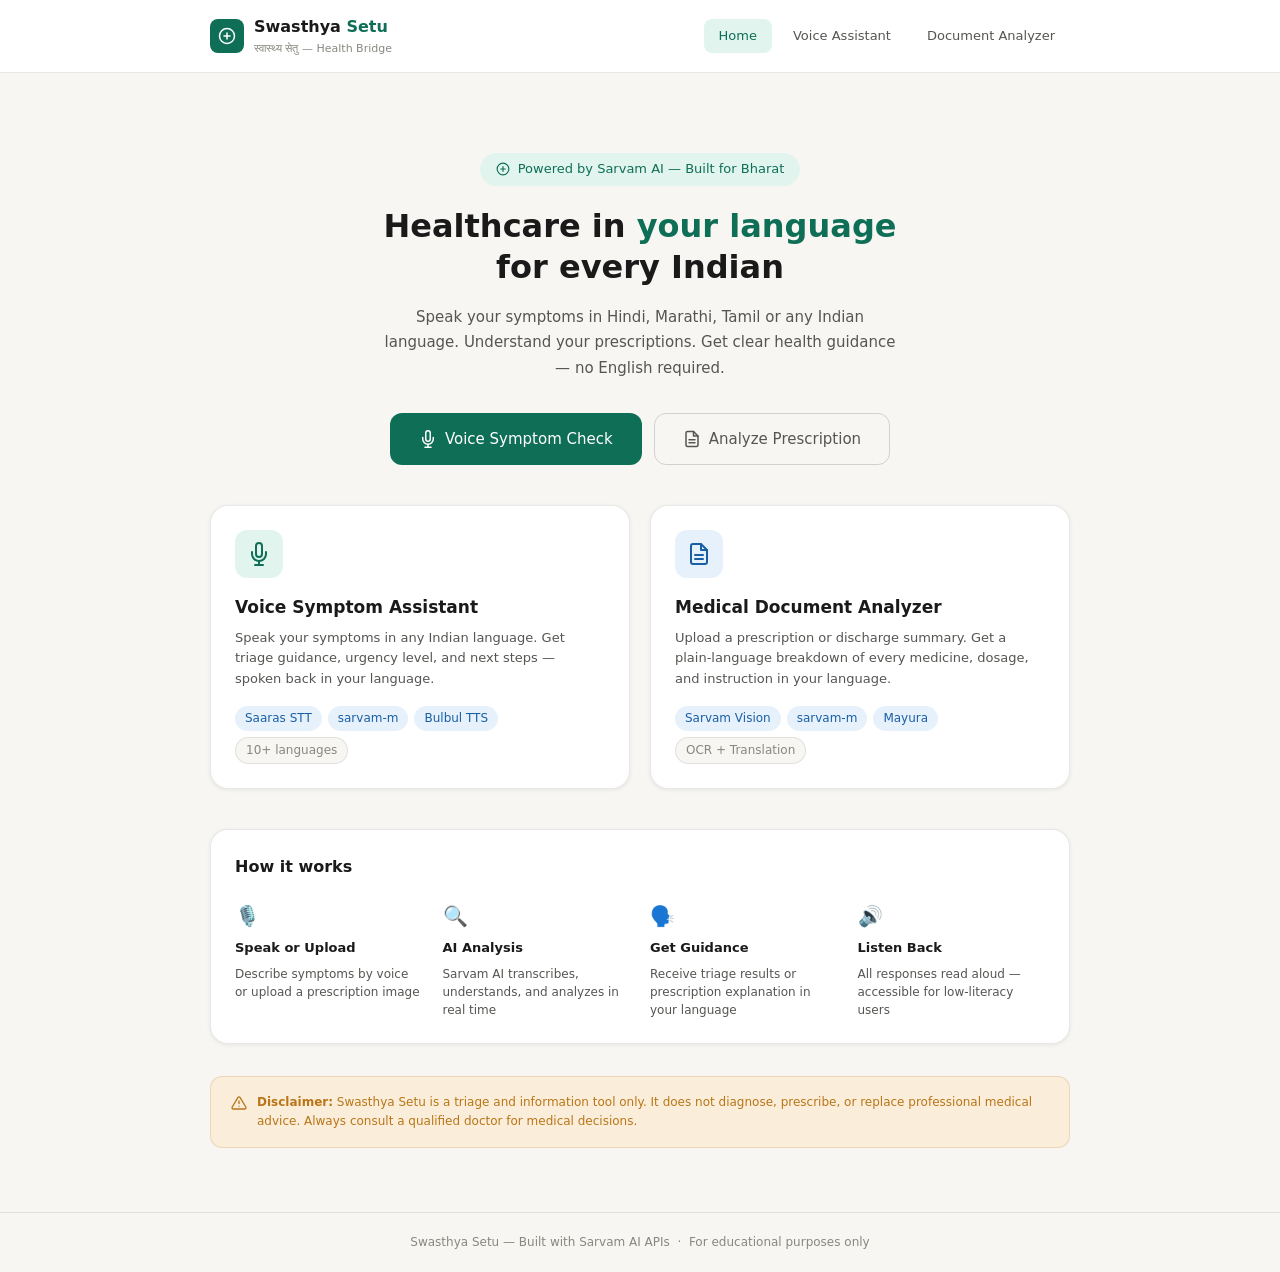
==== frontend/index.html @ db6375dd "Initial commit: Swasthya Setu — Multilingual Medical AI Assistant" ====
<!DOCTYPE html>
<html lang="en">
<head>
  <meta charset="UTF-8" />
  <meta name="viewport" content="width=device-width, initial-scale=1.0"/>
  <title>Swasthya Setu — स्वास्थ्य सेतु</title>
  <link rel="stylesheet" href="assets/css/style.css"/>
</head>
<body class="page-wrap">

  <!-- Navbar -->
  <nav class="navbar">
    <div class="container">
      <div class="nav-brand">
        <div class="nav-logo">
          <svg viewBox="0 0 24 24"><path d="M12 2a10 10 0 1 0 0 20A10 10 0 0 0 12 2z"/><path d="M12 8v8M8 12h8"/></svg>
        </div>
        <div>
          <div class="nav-title">Swasthya <span>Setu</span></div>
          <div class="nav-sub">स्वास्थ्य सेतु — Health Bridge</div>
        </div>
      </div>
      <div class="nav-links">
        <a href="index.html" class="nav-link active">Home</a>
        <a href="pages/voice.html" class="nav-link">Voice Assistant</a>
        <a href="pages/document.html" class="nav-link">Document Analyzer</a>
      </div>
    </div>
  </nav>

  <main>
    <div class="container">

      <!-- Hero -->
      <div style="text-align:center; padding: 3rem 0 2.5rem;">
        <div style="display:inline-flex; align-items:center; gap:8px; background:var(--primary-pale); color:var(--primary); font-size:13px; font-weight:500; padding:6px 16px; border-radius:99px; margin-bottom:1.25rem;">
          <svg width="14" height="14" viewBox="0 0 24 24" fill="none" stroke="currentColor" stroke-width="2" stroke-linecap="round" stroke-linejoin="round"><path d="M12 2a10 10 0 1 0 0 20A10 10 0 0 0 12 2z"/><path d="M12 8v8M8 12h8"/></svg>
          Powered by Sarvam AI — Built for Bharat
        </div>
        <h1 style="font-size:2rem; font-weight:700; color:var(--text-primary); line-height:1.3; margin-bottom:1rem;">
          Healthcare in <span style="color:var(--primary);">your language</span><br/>for every Indian
        </h1>
        <p style="font-size:15px; color:var(--text-secondary); max-width:520px; margin:0 auto 2rem; line-height:1.7;">
          Speak your symptoms in Hindi, Marathi, Tamil or any Indian language. Understand your prescriptions. Get clear health guidance — no English required.
        </p>
        <div style="display:flex; gap:12px; justify-content:center; flex-wrap:wrap;">
          <a href="pages/voice.html" class="btn btn-primary btn-lg">
            <svg width="18" height="18" viewBox="0 0 24 24" fill="none" stroke="currentColor" stroke-width="2" stroke-linecap="round" stroke-linejoin="round"><path d="M12 1a3 3 0 0 0-3 3v8a3 3 0 0 0 6 0V4a3 3 0 0 0-3-3z"/><path d="M19 10v2a7 7 0 0 1-14 0v-2"/><line x1="12" y1="19" x2="12" y2="23"/><line x1="8" y1="23" x2="16" y2="23"/></svg>
            Voice Symptom Check
          </a>
          <a href="pages/document.html" class="btn btn-outline btn-lg">
            <svg width="18" height="18" viewBox="0 0 24 24" fill="none" stroke="currentColor" stroke-width="2" stroke-linecap="round" stroke-linejoin="round"><path d="M14 2H6a2 2 0 0 0-2 2v16a2 2 0 0 0 2 2h12a2 2 0 0 0 2-2V8z"/><polyline points="14 2 14 8 20 8"/><line x1="16" y1="13" x2="8" y2="13"/><line x1="16" y1="17" x2="8" y2="17"/></svg>
            Analyze Prescription
          </a>
        </div>
      </div>

      <!-- Mode Cards -->
      <div class="two-col" style="margin-bottom:2.5rem;">

        <a href="pages/voice.html" class="card" style="cursor:pointer; transition:box-shadow 0.2s, transform 0.2s; display:block;" onmouseover="this.style.boxShadow='0 8px 24px rgba(0,0,0,0.12)';this.style.transform='translateY(-2px)'" onmouseout="this.style.boxShadow='';this.style.transform=''">
          <div style="width:48px; height:48px; background:var(--primary-pale); border-radius:var(--radius-md); display:flex; align-items:center; justify-content:center; margin-bottom:1rem;">
            <svg width="24" height="24" viewBox="0 0 24 24" fill="none" stroke="var(--primary)" stroke-width="2" stroke-linecap="round" stroke-linejoin="round"><path d="M12 1a3 3 0 0 0-3 3v8a3 3 0 0 0 6 0V4a3 3 0 0 0-3-3z"/><path d="M19 10v2a7 7 0 0 1-14 0v-2"/><line x1="12" y1="19" x2="12" y2="23"/><line x1="8" y1="23" x2="16" y2="23"/></svg>
          </div>
          <h2 style="font-size:17px; font-weight:600; margin-bottom:6px;">Voice Symptom Assistant</h2>
          <p style="font-size:13px; color:var(--text-secondary); line-height:1.6; margin-bottom:1rem;">Speak your symptoms in any Indian language. Get triage guidance, urgency level, and next steps — spoken back in your language.</p>
          <div style="display:flex; flex-wrap:wrap; gap:6px;">
            <span class="badge badge-info">Saaras STT</span>
            <span class="badge badge-info">sarvam-m</span>
            <span class="badge badge-info">Bulbul TTS</span>
            <span class="badge badge-muted">10+ languages</span>
          </div>
        </a>

        <a href="pages/document.html" class="card" style="cursor:pointer; transition:box-shadow 0.2s, transform 0.2s; display:block;" onmouseover="this.style.boxShadow='0 8px 24px rgba(0,0,0,0.12)';this.style.transform='translateY(-2px)'" onmouseout="this.style.boxShadow='';this.style.transform=''">
          <div style="width:48px; height:48px; background:var(--accent-pale); border-radius:var(--radius-md); display:flex; align-items:center; justify-content:center; margin-bottom:1rem;">
            <svg width="24" height="24" viewBox="0 0 24 24" fill="none" stroke="var(--accent)" stroke-width="2" stroke-linecap="round" stroke-linejoin="round"><path d="M14 2H6a2 2 0 0 0-2 2v16a2 2 0 0 0 2 2h12a2 2 0 0 0 2-2V8z"/><polyline points="14 2 14 8 20 8"/><line x1="16" y1="13" x2="8" y2="13"/><line x1="16" y1="17" x2="8" y2="17"/></svg>
          </div>
          <h2 style="font-size:17px; font-weight:600; margin-bottom:6px;">Medical Document Analyzer</h2>
          <p style="font-size:13px; color:var(--text-secondary); line-height:1.6; margin-bottom:1rem;">Upload a prescription or discharge summary. Get a plain-language breakdown of every medicine, dosage, and instruction in your language.</p>
          <div style="display:flex; flex-wrap:wrap; gap:6px;">
            <span class="badge badge-info">Sarvam Vision</span>
            <span class="badge badge-info">sarvam-m</span>
            <span class="badge badge-info">Mayura</span>
            <span class="badge badge-muted">OCR + Translation</span>
          </div>
        </a>

      </div>

      <!-- How it works -->
      <div class="card" style="margin-bottom:2rem;">
        <h2 style="font-size:16px; font-weight:600; margin-bottom:1.25rem; color:var(--text-primary);">How it works</h2>
        <div style="display:grid; grid-template-columns:repeat(auto-fit, minmax(180px, 1fr)); gap:1.25rem;">
          <div style="display:flex; flex-direction:column; gap:6px;">
            <div style="font-size:1.25rem;">🎙️</div>
            <div style="font-size:13px; font-weight:600;">Speak or Upload</div>
            <div style="font-size:12px; color:var(--text-secondary); line-height:1.5;">Describe symptoms by voice or upload a prescription image</div>
          </div>
          <div style="display:flex; flex-direction:column; gap:6px;">
            <div style="font-size:1.25rem;">🔍</div>
            <div style="font-size:13px; font-weight:600;">AI Analysis</div>
            <div style="font-size:12px; color:var(--text-secondary); line-height:1.5;">Sarvam AI transcribes, understands, and analyzes in real time</div>
          </div>
          <div style="display:flex; flex-direction:column; gap:6px;">
            <div style="font-size:1.25rem;">🗣️</div>
            <div style="font-size:13px; font-weight:600;">Get Guidance</div>
            <div style="font-size:12px; color:var(--text-secondary); line-height:1.5;">Receive triage results or prescription explanation in your language</div>
          </div>
          <div style="display:flex; flex-direction:column; gap:6px;">
            <div style="font-size:1.25rem;">🔊</div>
            <div style="font-size:13px; font-weight:600;">Listen Back</div>
            <div style="font-size:12px; color:var(--text-secondary); line-height:1.5;">All responses read aloud — accessible for low-literacy users</div>
          </div>
        </div>
      </div>

      <!-- Disclaimer -->
      <div style="background:var(--warning-pale); border:1px solid rgba(186,117,23,0.2); border-radius:var(--radius-md); padding:1rem 1.25rem; display:flex; gap:10px; align-items:flex-start;">
        <svg width="16" height="16" viewBox="0 0 24 24" fill="none" stroke="var(--warning)" stroke-width="2" stroke-linecap="round" stroke-linejoin="round" style="flex-shrink:0;margin-top:2px;"><path d="M10.29 3.86L1.82 18a2 2 0 0 0 1.71 3h16.94a2 2 0 0 0 1.71-3L13.71 3.86a2 2 0 0 0-3.42 0z"/><line x1="12" y1="9" x2="12" y2="13"/><line x1="12" y1="17" x2="12.01" y2="17"/></svg>
        <p style="font-size:12px; color:var(--warning); line-height:1.6;"><strong>Disclaimer:</strong> Swasthya Setu is a triage and information tool only. It does not diagnose, prescribe, or replace professional medical advice. Always consult a qualified doctor for medical decisions.</p>
      </div>

    </div>
  </main>

  <footer class="footer">
    Swasthya Setu — Built with Sarvam AI APIs &nbsp;·&nbsp; For educational purposes only
  </footer>

</body>
</html>
---- frontend/assets/css/style.css ----
/* ─── Variables ───────────────────────────────────────────── */
:root {
  --primary: #0f6e56;
  --primary-light: #1d9e75;
  --primary-pale: #e1f5ee;
  --accent: #185fa5;
  --accent-pale: #e6f1fb;
  --danger: #c0392b;
  --danger-pale: #fdecea;
  --warning: #ba7517;
  --warning-pale: #faeeda;
  --success: #0f6e56;
  --success-pale: #e1f5ee;
  --text-primary: #1a1a1a;
  --text-secondary: #555552;
  --text-muted: #888780;
  --bg: #f7f6f2;
  --bg-card: #ffffff;
  --border: rgba(0,0,0,0.09);
  --border-md: rgba(0,0,0,0.15);
  --radius-sm: 8px;
  --radius-md: 12px;
  --radius-lg: 18px;
  --shadow-sm: 0 1px 4px rgba(0,0,0,0.07);
  --shadow-md: 0 4px 16px rgba(0,0,0,0.09);
  --font: 'Segoe UI', system-ui, -apple-system, sans-serif;
}

/* ─── Reset ───────────────────────────────────────────────── */
*, *::before, *::after { box-sizing: border-box; margin: 0; padding: 0; }
html { font-size: 16px; scroll-behavior: smooth; }
body {
  font-family: var(--font);
  background: var(--bg);
  color: var(--text-primary);
  line-height: 1.6;
  min-height: 100vh;
}
a { text-decoration: none; color: inherit; }
img { max-width: 100%; }

/* ─── Layout ──────────────────────────────────────────────── */
.container { max-width: 900px; margin: 0 auto; padding: 0 1.25rem; }
.page-wrap { min-height: 100vh; display: flex; flex-direction: column; }
main { flex: 1; padding: 2rem 0 4rem; }

/* ─── Navbar ──────────────────────────────────────────────── */
.navbar {
  background: var(--bg-card);
  border-bottom: 1px solid var(--border);
  padding: 0.9rem 0;
  position: sticky; top: 0; z-index: 100;
}
.navbar .container {
  display: flex; align-items: center; justify-content: space-between;
}
.nav-brand {
  display: flex; align-items: center; gap: 10px;
}
.nav-logo {
  width: 34px; height: 34px; background: var(--primary);
  border-radius: var(--radius-sm);
  display: flex; align-items: center; justify-content: center;
}
.nav-logo svg { width: 18px; height: 18px; stroke: #fff; fill: none; stroke-width: 2; stroke-linecap: round; stroke-linejoin: round; }
.nav-title { font-size: 16px; font-weight: 600; color: var(--text-primary); }
.nav-title span { color: var(--primary); }
.nav-sub { font-size: 11px; color: var(--text-muted); }
.nav-links { display: flex; gap: 6px; }
.nav-link {
  font-size: 13px; padding: 6px 14px;
  border-radius: var(--radius-sm);
  color: var(--text-secondary);
  border: 1px solid transparent;
  transition: all 0.2s;
}
.nav-link:hover { background: var(--bg); border-color: var(--border); }
.nav-link.active { background: var(--primary-pale); color: var(--primary); font-weight: 500; }

/* ─── Cards ───────────────────────────────────────────────── */
.card {
  background: var(--bg-card);
  border: 1px solid var(--border);
  border-radius: var(--radius-lg);
  padding: 1.5rem;
  box-shadow: var(--shadow-sm);
}
.card-sm { padding: 1rem 1.25rem; border-radius: var(--radius-md); }

/* ─── Buttons ─────────────────────────────────────────────── */
.btn {
  display: inline-flex; align-items: center; justify-content: center; gap: 8px;
  padding: 10px 20px; border-radius: var(--radius-sm);
  font-size: 14px; font-weight: 500; cursor: pointer;
  border: 1px solid transparent; transition: all 0.2s;
  font-family: var(--font);
}
.btn:disabled { opacity: 0.5; cursor: not-allowed; }
.btn-primary { background: var(--primary); color: #fff; }
.btn-primary:hover:not(:disabled) { background: var(--primary-light); }
.btn-accent { background: var(--accent); color: #fff; }
.btn-accent:hover:not(:disabled) { background: #1a6db8; }
.btn-outline {
  background: transparent; color: var(--text-secondary);
  border-color: var(--border-md);
}
.btn-outline:hover:not(:disabled) { background: var(--bg); }
.btn-danger { background: var(--danger); color: #fff; }
.btn-lg { padding: 13px 28px; font-size: 15px; border-radius: var(--radius-md); }
.btn-full { width: 100%; }
.btn-icon { width: 40px; height: 40px; padding: 0; border-radius: 50%; }

/* ─── Mic Button ──────────────────────────────────────────── */
.mic-btn {
  width: 80px; height: 80px; border-radius: 50%;
  background: var(--primary); color: #fff;
  border: none; cursor: pointer;
  display: flex; align-items: center; justify-content: center;
  transition: all 0.2s; box-shadow: var(--shadow-md);
  font-family: var(--font);
}
.mic-btn:hover { background: var(--primary-light); transform: scale(1.05); }
.mic-btn.recording {
  background: var(--danger);
  animation: pulse 1.2s ease-in-out infinite;
}
.mic-btn svg { width: 28px; height: 28px; stroke: #fff; fill: none; stroke-width: 2; stroke-linecap: round; stroke-linejoin: round; }
@keyframes pulse {
  0%, 100% { box-shadow: 0 0 0 0 rgba(192,57,43,0.4); }
  50% { box-shadow: 0 0 0 14px rgba(192,57,43,0); }
}

/* ─── Badges ──────────────────────────────────────────────── */
.badge {
  display: inline-flex; align-items: center; gap: 4px;
  padding: 3px 10px; border-radius: 99px;
  font-size: 12px; font-weight: 500;
}
.badge-low { background: var(--success-pale); color: var(--success); }
.badge-medium { background: var(--warning-pale); color: var(--warning); }
.badge-high { background: var(--danger-pale); color: var(--danger); }
.badge-info { background: var(--accent-pale); color: var(--accent); }
.badge-muted { background: var(--bg); color: var(--text-muted); border: 1px solid var(--border); }

/* ─── Form Elements ───────────────────────────────────────── */
.form-group { display: flex; flex-direction: column; gap: 6px; }
label { font-size: 13px; font-weight: 500; color: var(--text-secondary); }
select, input[type="text"] {
  padding: 9px 12px; border-radius: var(--radius-sm);
  border: 1px solid var(--border-md);
  font-size: 14px; font-family: var(--font);
  background: var(--bg-card); color: var(--text-primary);
  outline: none; transition: border-color 0.2s;
}
select:focus, input[type="text"]:focus { border-color: var(--primary); }

/* ─── Upload Zone ─────────────────────────────────────────── */
.upload-zone {
  border: 2px dashed var(--border-md);
  border-radius: var(--radius-md);
  padding: 2.5rem 1.5rem;
  text-align: center;
  cursor: pointer;
  transition: all 0.2s;
  background: var(--bg);
}
.upload-zone:hover, .upload-zone.dragover {
  border-color: var(--primary);
  background: var(--primary-pale);
}
.upload-zone input[type="file"] { display: none; }
.upload-icon { font-size: 2rem; margin-bottom: 0.5rem; }
.upload-text { font-size: 14px; color: var(--text-secondary); }
.upload-hint { font-size: 12px; color: var(--text-muted); margin-top: 4px; }

/* ─── Status / Loader ─────────────────────────────────────── */
.status-bar {
  display: flex; align-items: center; gap: 10px;
  padding: 10px 14px; border-radius: var(--radius-sm);
  font-size: 13px; background: var(--accent-pale);
  color: var(--accent); border: 1px solid rgba(24,95,165,0.15);
}
.spinner {
  width: 16px; height: 16px; border-radius: 50%;
  border: 2px solid rgba(24,95,165,0.3);
  border-top-color: var(--accent);
  animation: spin 0.7s linear infinite; flex-shrink: 0;
}
@keyframes spin { to { transform: rotate(360deg); } }
.hidden { display: none !important; }

/* ─── Result Sections ─────────────────────────────────────── */
.result-section { display: flex; flex-direction: column; gap: 14px; }
.result-header {
  display: flex; align-items: center;
  justify-content: space-between; flex-wrap: wrap; gap: 8px;
  margin-bottom: 4px;
}
.result-title { font-size: 15px; font-weight: 600; color: var(--text-primary); }
.transcript-box {
  background: var(--bg); border: 1px solid var(--border);
  border-radius: var(--radius-sm); padding: 12px 14px;
  font-size: 14px; color: var(--text-secondary);
  font-style: italic; line-height: 1.6;
}
.summary-box {
  background: var(--primary-pale);
  border-left: 3px solid var(--primary);
  border-radius: 0 var(--radius-sm) var(--radius-sm) 0;
  padding: 12px 14px;
  font-size: 14px; color: var(--text-primary); line-height: 1.7;
}
.conditions-list, .instructions-list {
  list-style: none; display: flex; flex-direction: column; gap: 6px;
}
.conditions-list li, .instructions-list li {
  font-size: 13px; color: var(--text-secondary);
  display: flex; align-items: flex-start; gap: 8px; line-height: 1.5;
}
.conditions-list li::before { content: "•"; color: var(--primary); font-weight: 700; flex-shrink: 0; }
.instructions-list li::before { content: "→"; color: var(--accent); flex-shrink: 0; }

/* ─── Medication Card ─────────────────────────────────────── */
.med-card {
  background: var(--bg-card); border: 1px solid var(--border);
  border-radius: var(--radius-md); padding: 1rem 1.1rem;
}
.med-name { font-size: 15px; font-weight: 600; color: var(--text-primary); margin-bottom: 8px; }
.med-grid { display: grid; grid-template-columns: 1fr 1fr; gap: 8px; }
.med-field label { font-size: 11px; text-transform: uppercase; letter-spacing: 0.05em; color: var(--text-muted); }
.med-field p { font-size: 13px; color: var(--text-secondary); margin-top: 2px; line-height: 1.5; }
.med-side-effects {
  margin-top: 8px; padding-top: 8px;
  border-top: 1px solid var(--border);
  font-size: 12px; color: var(--warning);
}

/* ─── Audio Player ────────────────────────────────────────── */
.audio-player {
  display: flex; align-items: center; gap: 10px;
  padding: 10px 14px; background: var(--bg);
  border: 1px solid var(--border); border-radius: var(--radius-sm);
}
.audio-player audio { flex: 1; height: 32px; }
.audio-label { font-size: 12px; color: var(--text-muted); white-space: nowrap; }

/* ─── Page Header ─────────────────────────────────────────── */
.page-header { margin-bottom: 1.75rem; }
.page-header h1 { font-size: 22px; font-weight: 600; color: var(--text-primary); margin-bottom: 4px; }
.page-header p { font-size: 14px; color: var(--text-secondary); }

/* ─── Two col layout ──────────────────────────────────────── */
.two-col { display: grid; grid-template-columns: 1fr 1fr; gap: 1.25rem; }
@media (max-width: 640px) { .two-col { grid-template-columns: 1fr; } }

/* ─── Footer ──────────────────────────────────────────────── */
.footer {
  text-align: center; padding: 1.25rem;
  font-size: 12px; color: var(--text-muted);
  border-top: 1px solid var(--border);
}
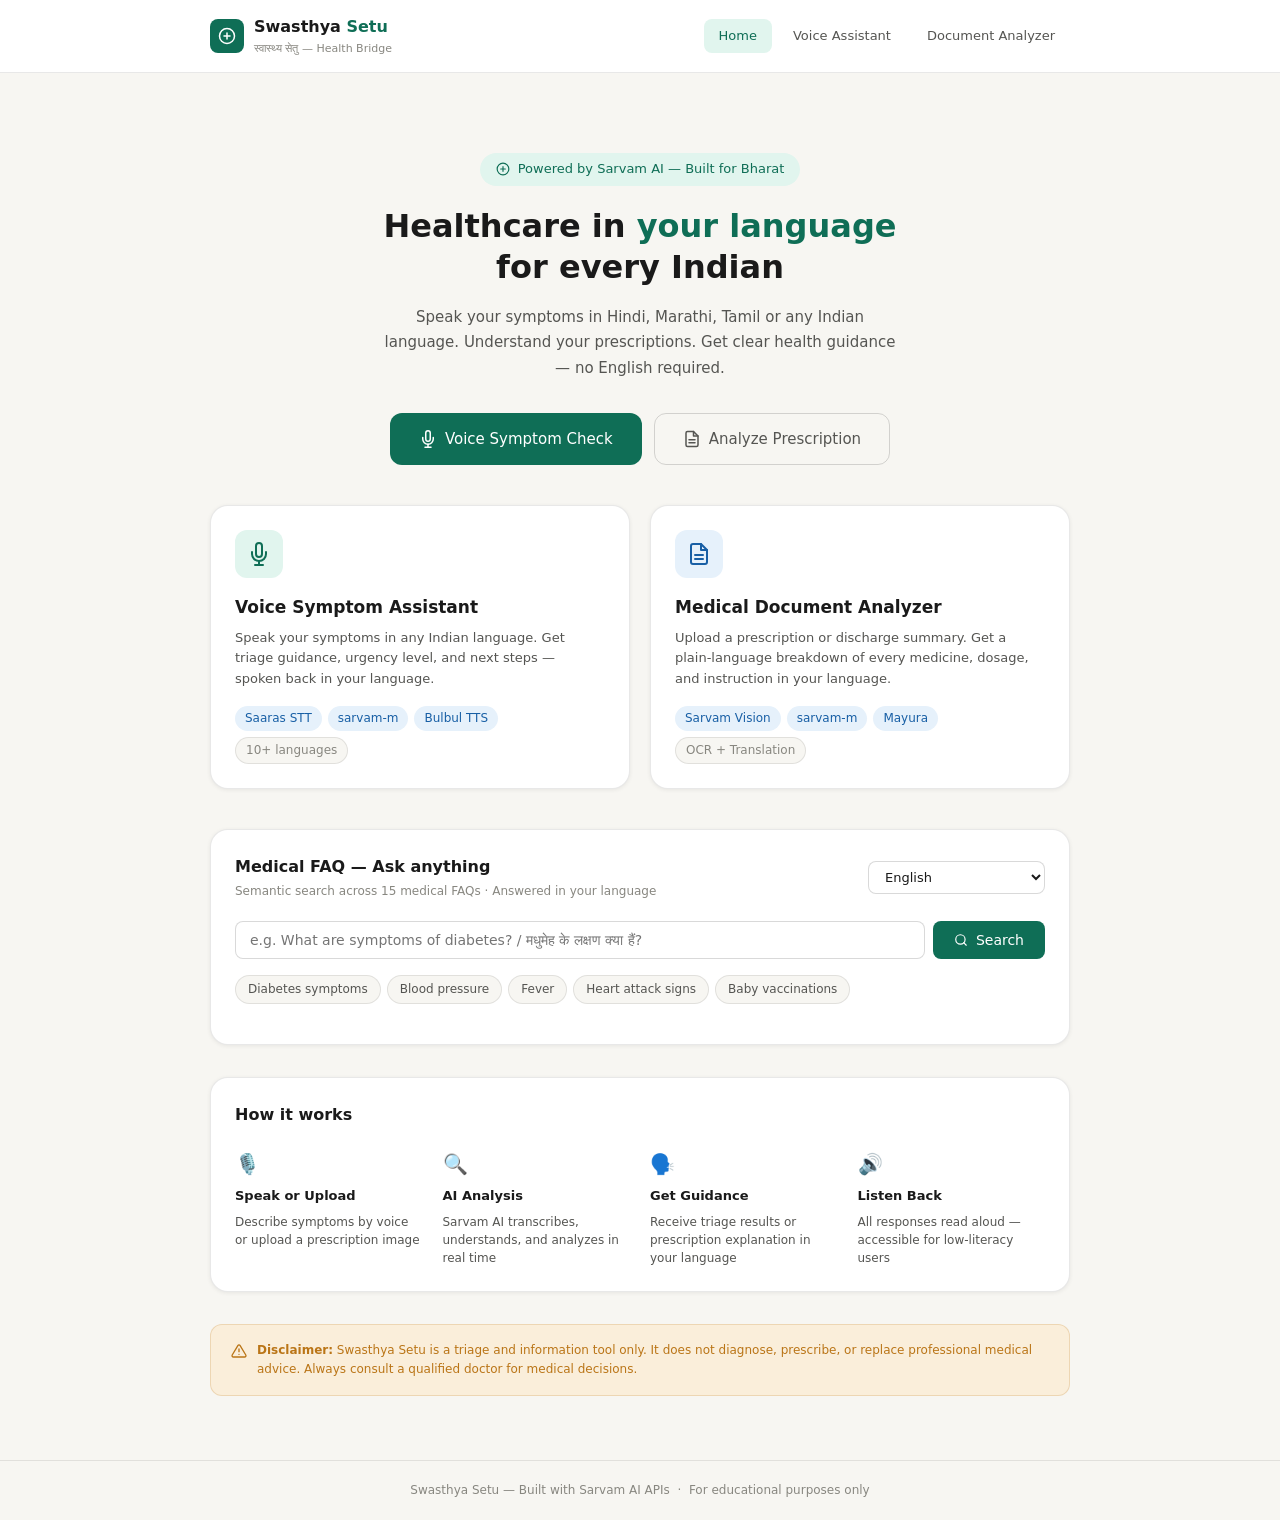
==== commit 0f082d52: "FAQ module added" ====
--- a/frontend/index.html
+++ b/frontend/index.html
@@ -88,6 +88,67 @@
 
       </div>
 
+            <!-- FAQ Section -->
+      <div class="card" style="margin-bottom:2rem;">
+        <div style="display:flex; align-items:center; justify-content:space-between; margin-bottom:1.25rem; flex-wrap:wrap; gap:8px;">
+          <div>
+            <h2 style="font-size:16px; font-weight:600; margin-bottom:2px;">Medical FAQ — Ask anything</h2>
+            <p style="font-size:12px; color:var(--text-muted);">Semantic search across 15 medical FAQs · Answered in your language</p>
+          </div>
+          <select id="faq-lang-select" style="padding:7px 12px; border-radius:var(--radius-sm); border:1px solid var(--border-md); font-size:13px; font-family:var(--font); background:var(--bg-card); color:var(--text-primary); outline:none;">
+            <option value="en-IN">English</option>
+            <option value="hi-IN">Hindi — हिंदी</option>
+            <option value="mr-IN">Marathi — मराठी</option>
+            <option value="ta-IN">Tamil — தமிழ்</option>
+            <option value="te-IN">Telugu — తెలుగు</option>
+            <option value="kn-IN">Kannada — ಕನ್ನಡ</option>
+            <option value="gu-IN">Gujarati — ગુજરાતી</option>
+            <option value="bn-IN">Bengali — বাংলা</option>
+          </select>
+        </div>
+
+        <!-- Search input -->
+        <div style="display:flex; gap:8px; margin-bottom:1rem;">
+          <input type="text" id="faq-input" placeholder="e.g. What are symptoms of diabetes? / मधुमेह के लक्षण क्या हैं?" style="flex:1; padding:10px 14px; border-radius:var(--radius-sm); border:1px solid var(--border-md); font-size:14px; font-family:var(--font); outline:none;"/>
+          <button class="btn btn-primary" id="faq-search-btn" style="white-space:nowrap;">
+            <svg width="14" height="14" viewBox="0 0 24 24" fill="none" stroke="currentColor" stroke-width="2" stroke-linecap="round" stroke-linejoin="round"><circle cx="11" cy="11" r="8"/><line x1="21" y1="21" x2="16.65" y2="16.65"/></svg>
+            Search
+          </button>
+        </div>
+
+        <!-- Quick suggestions -->
+        <div style="display:flex; flex-wrap:wrap; gap:6px; margin-bottom:1rem;" id="faq-suggestions">
+          <span onclick="setFaqQuery('Symptoms of diabetes')" style="font-size:12px; padding:4px 12px; border-radius:99px; background:var(--bg); border:1px solid var(--border); cursor:pointer; color:var(--text-secondary);">Diabetes symptoms</span>
+          <span onclick="setFaqQuery('How to control blood pressure')" style="font-size:12px; padding:4px 12px; border-radius:99px; background:var(--bg); border:1px solid var(--border); cursor:pointer; color:var(--text-secondary);">Blood pressure</span>
+          <span onclick="setFaqQuery('What to do during fever')" style="font-size:12px; padding:4px 12px; border-radius:99px; background:var(--bg); border:1px solid var(--border); cursor:pointer; color:var(--text-secondary);">Fever</span>
+          <span onclick="setFaqQuery('Heart attack warning signs')" style="font-size:12px; padding:4px 12px; border-radius:99px; background:var(--bg); border:1px solid var(--border); cursor:pointer; color:var(--text-secondary);">Heart attack signs</span>
+          <span onclick="setFaqQuery('Baby vaccination schedule')" style="font-size:12px; padding:4px 12px; border-radius:99px; background:var(--bg); border:1px solid var(--border); cursor:pointer; color:var(--text-secondary);">Baby vaccinations</span>
+        </div>
+
+        <!-- Status -->
+        <div id="faq-status" style="font-size:13px; color:var(--accent); align-items:center; gap:8px; margin-bottom:10px; display:none;">
+          <div style="width:14px; height:14px; border-radius:50%; border:2px solid rgba(24,95,165,0.3); border-top-color:var(--accent); animation:spin 0.7s linear infinite;"></div>
+          Searching...
+        </div>
+
+        <!-- Answer -->
+        <div id="faq-result" style="flex-direction:column; gap:10px; display:none;">
+          <div style="background:var(--primary-pale); border-left:3px solid var(--primary); border-radius:0 var(--radius-sm) var(--radius-sm) 0; padding:12px 14px;">
+            <div style="font-size:11px; font-weight:600; color:var(--primary); text-transform:uppercase; letter-spacing:0.05em; margin-bottom:6px;">Answer</div>
+            <p id="faq-answer" style="font-size:14px; color:var(--text-primary); line-height:1.7; margin:0;"></p>
+          </div>
+          <div style="display:flex; align-items:center; justify-content:space-between; flex-wrap:wrap; gap:8px;">
+            <div id="faq-sources" style="display:flex; flex-wrap:wrap; gap:6px;"></div>
+            <button id="faq-speak-btn" class="btn btn-primary" style="padding:6px 14px; font-size:12px;">
+              <svg width="13" height="13" viewBox="0 0 24 24" fill="none" stroke="currentColor" stroke-width="2" stroke-linecap="round" stroke-linejoin="round"><polygon points="11 5 6 9 2 9 2 15 6 15 11 19 11 5"/><path d="M15.54 8.46a5 5 0 0 1 0 7.07"/></svg>
+              Listen
+            </button>
+          </div>
+          <audio id="faq-audio" controls style="width:100%; height:32px; display:none;"></audio>
+        </div>
+      </div>
+
+      
       <!-- How it works -->
       <div class="card" style="margin-bottom:2rem;">
         <h2 style="font-size:16px; font-weight:600; margin-bottom:1.25rem; color:var(--text-primary);">How it works</h2>
@@ -120,7 +181,6 @@
         <svg width="16" height="16" viewBox="0 0 24 24" fill="none" stroke="var(--warning)" stroke-width="2" stroke-linecap="round" stroke-linejoin="round" style="flex-shrink:0;margin-top:2px;"><path d="M10.29 3.86L1.82 18a2 2 0 0 0 1.71 3h16.94a2 2 0 0 0 1.71-3L13.71 3.86a2 2 0 0 0-3.42 0z"/><line x1="12" y1="9" x2="12" y2="13"/><line x1="12" y1="17" x2="12.01" y2="17"/></svg>
         <p style="font-size:12px; color:var(--warning); line-height:1.6;"><strong>Disclaimer:</strong> Swasthya Setu is a triage and information tool only. It does not diagnose, prescribe, or replace professional medical advice. Always consult a qualified doctor for medical decisions.</p>
       </div>
-
     </div>
   </main>
 
@@ -128,5 +188,6 @@
     Swasthya Setu — Built with Sarvam AI APIs &nbsp;·&nbsp; For educational purposes only
   </footer>
 
+  <script src="assets/js/main.js"></script>
 </body>
 </html>
--- a/frontend/assets/css/style.css
+++ b/frontend/assets/css/style.css
@@ -258,4 +258,68 @@
   text-align: center; padding: 1.25rem;
   font-size: 12px; color: var(--text-muted);
   border-top: 1px solid var(--border);
+}
+
+/* ─── Follow-up Chat ──────────────────────────────────────── */
+.followup-section {
+  margin-top: 0;
+}
+.chat-history {
+  display: flex; flex-direction: column; gap: 10px;
+  margin-bottom: 12px; max-height: 320px;
+  overflow-y: auto; padding-right: 4px;
+}
+.chat-bubble {
+  padding: 10px 14px; border-radius: var(--radius-md);
+  font-size: 13px; line-height: 1.6; max-width: 90%;
+}
+.chat-bubble.user {
+  background: var(--accent-pale);
+  color: var(--accent);
+  align-self: flex-end;
+  border-bottom-right-radius: 4px;
+}
+.chat-bubble.assistant {
+  background: var(--primary-pale);
+  color: var(--text-primary);
+  align-self: flex-start;
+  border-bottom-left-radius: 4px;
+}
+.chat-bubble .bubble-label {
+  font-size: 10px; font-weight: 600;
+  text-transform: uppercase; letter-spacing: 0.05em;
+  opacity: 0.7; margin-bottom: 4px;
+}
+.chat-input-row {
+  display: flex; gap: 8px; align-items: center;
+}
+.chat-input-row input[type="text"] {
+  flex: 1; padding: 9px 12px;
+  border-radius: var(--radius-sm);
+  border: 1px solid var(--border-md);
+  font-size: 13px; font-family: var(--font);
+  background: var(--bg-card); color: var(--text-primary);
+  outline: none;
+}
+.chat-input-row input[type="text"]:focus {
+  border-color: var(--primary);
+}
+.mic-mini {
+  width: 36px; height: 36px; border-radius: 50%;
+  background: var(--primary); color: #fff;
+  border: none; cursor: pointer;
+  display: flex; align-items: center; justify-content: center;
+  flex-shrink: 0; transition: background 0.2s;
+}
+.mic-mini:hover { background: var(--primary-light); }
+.mic-mini.recording { background: var(--danger); animation: pulse 1.2s infinite; }
+.mic-mini svg { width: 15px; height: 15px; stroke: #fff; fill: none; stroke-width: 2; stroke-linecap: round; stroke-linejoin: round; }
+.chat-thinking {
+  font-size: 12px; color: var(--text-muted);
+  font-style: italic; padding: 6px 14px;
+  align-self: flex-start;
+}
+.mic-mini.recording {
+  color: var(--danger);
+  animation: pulse 1s infinite;
 }
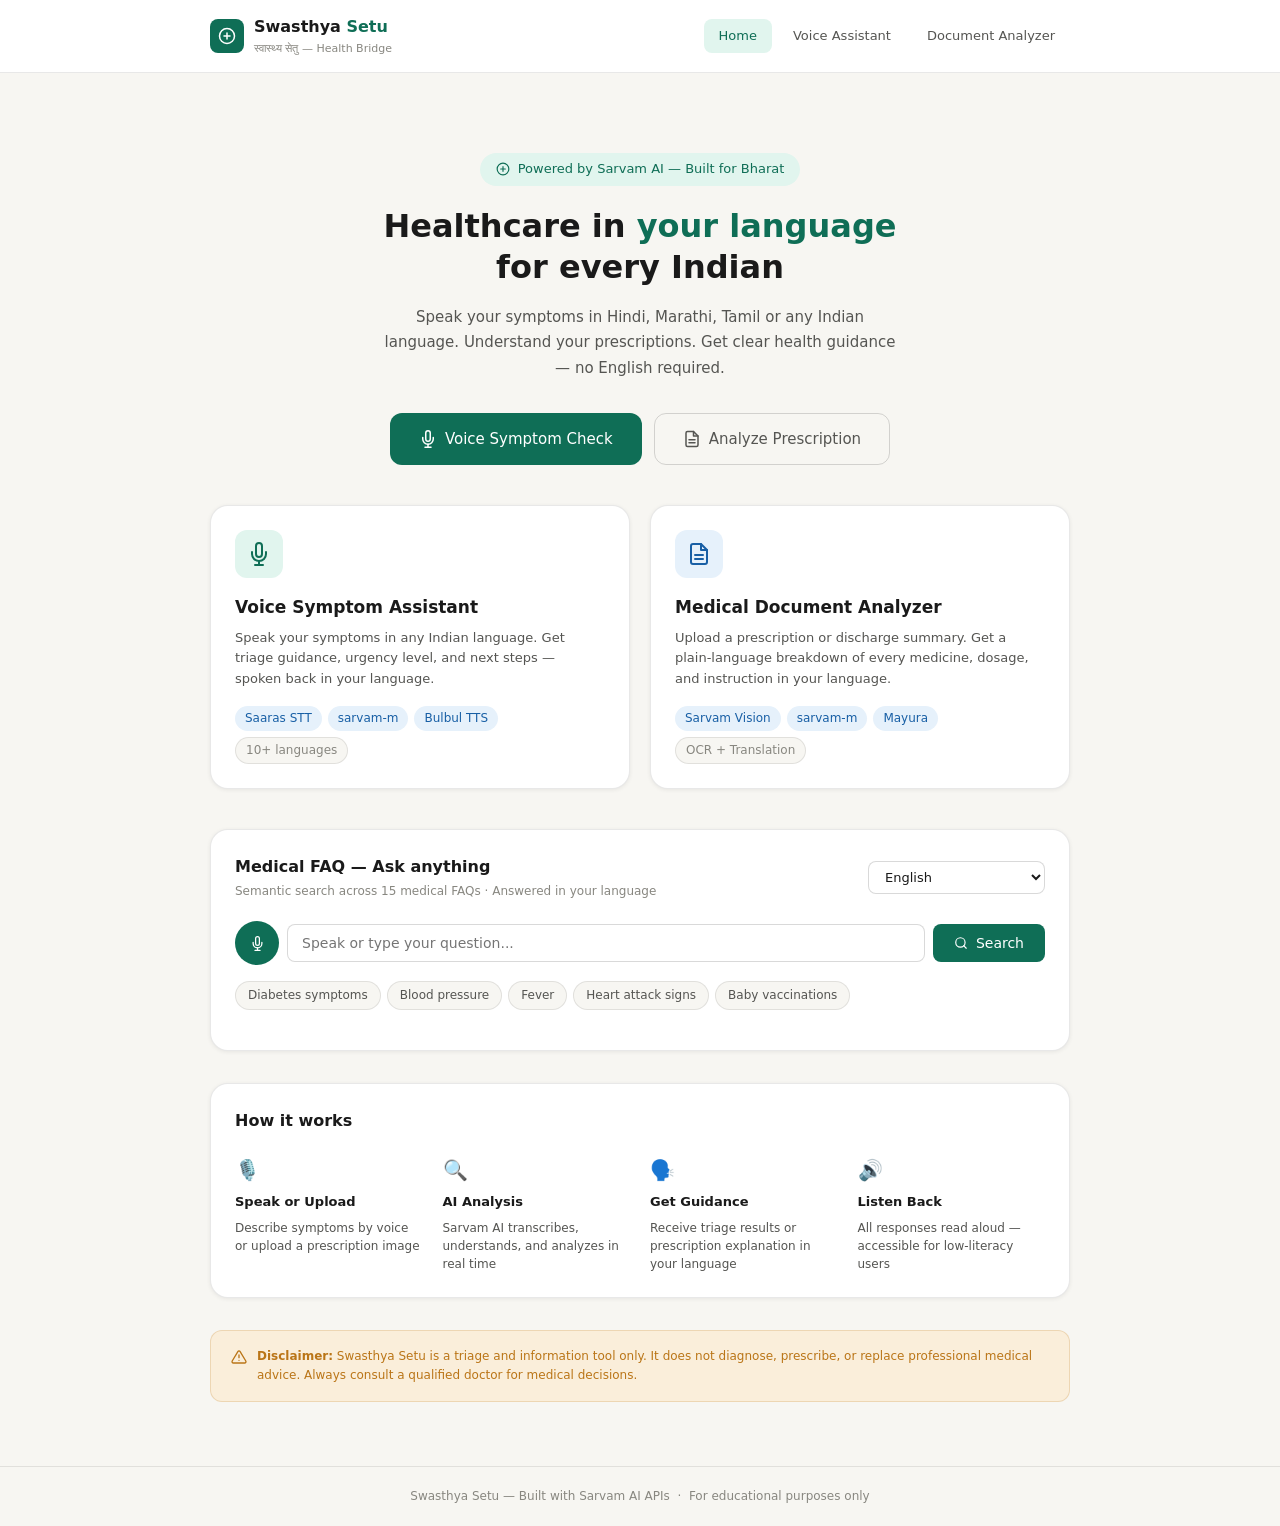
==== commit 9346d517: "Voice FAQ module added" ====
--- a/frontend/index.html
+++ b/frontend/index.html
@@ -1,11 +1,13 @@
 <!DOCTYPE html>
 <html lang="en">
+
 <head>
   <meta charset="UTF-8" />
-  <meta name="viewport" content="width=device-width, initial-scale=1.0"/>
+  <meta name="viewport" content="width=device-width, initial-scale=1.0" />
   <title>Swasthya Setu — स्वास्थ्य सेतु</title>
-  <link rel="stylesheet" href="assets/css/style.css"/>
+  <link rel="stylesheet" href="assets/css/style.css" />
 </head>
+
 <body class="page-wrap">
 
   <!-- Navbar -->
@@ -13,7 +15,10 @@
     <div class="container">
       <div class="nav-brand">
         <div class="nav-logo">
-          <svg viewBox="0 0 24 24"><path d="M12 2a10 10 0 1 0 0 20A10 10 0 0 0 12 2z"/><path d="M12 8v8M8 12h8"/></svg>
+          <svg viewBox="0 0 24 24">
+            <path d="M12 2a10 10 0 1 0 0 20A10 10 0 0 0 12 2z" />
+            <path d="M12 8v8M8 12h8" />
+          </svg>
         </div>
         <div>
           <div class="nav-title">Swasthya <span>Setu</span></div>
@@ -33,23 +38,41 @@
 
       <!-- Hero -->
       <div style="text-align:center; padding: 3rem 0 2.5rem;">
-        <div style="display:inline-flex; align-items:center; gap:8px; background:var(--primary-pale); color:var(--primary); font-size:13px; font-weight:500; padding:6px 16px; border-radius:99px; margin-bottom:1.25rem;">
-          <svg width="14" height="14" viewBox="0 0 24 24" fill="none" stroke="currentColor" stroke-width="2" stroke-linecap="round" stroke-linejoin="round"><path d="M12 2a10 10 0 1 0 0 20A10 10 0 0 0 12 2z"/><path d="M12 8v8M8 12h8"/></svg>
+        <div
+          style="display:inline-flex; align-items:center; gap:8px; background:var(--primary-pale); color:var(--primary); font-size:13px; font-weight:500; padding:6px 16px; border-radius:99px; margin-bottom:1.25rem;">
+          <svg width="14" height="14" viewBox="0 0 24 24" fill="none" stroke="currentColor" stroke-width="2"
+            stroke-linecap="round" stroke-linejoin="round">
+            <path d="M12 2a10 10 0 1 0 0 20A10 10 0 0 0 12 2z" />
+            <path d="M12 8v8M8 12h8" />
+          </svg>
           Powered by Sarvam AI — Built for Bharat
         </div>
         <h1 style="font-size:2rem; font-weight:700; color:var(--text-primary); line-height:1.3; margin-bottom:1rem;">
-          Healthcare in <span style="color:var(--primary);">your language</span><br/>for every Indian
+          Healthcare in <span style="color:var(--primary);">your language</span><br />for every Indian
         </h1>
         <p style="font-size:15px; color:var(--text-secondary); max-width:520px; margin:0 auto 2rem; line-height:1.7;">
-          Speak your symptoms in Hindi, Marathi, Tamil or any Indian language. Understand your prescriptions. Get clear health guidance — no English required.
+          Speak your symptoms in Hindi, Marathi, Tamil or any Indian language. Understand your prescriptions. Get clear
+          health guidance — no English required.
         </p>
         <div style="display:flex; gap:12px; justify-content:center; flex-wrap:wrap;">
           <a href="pages/voice.html" class="btn btn-primary btn-lg">
-            <svg width="18" height="18" viewBox="0 0 24 24" fill="none" stroke="currentColor" stroke-width="2" stroke-linecap="round" stroke-linejoin="round"><path d="M12 1a3 3 0 0 0-3 3v8a3 3 0 0 0 6 0V4a3 3 0 0 0-3-3z"/><path d="M19 10v2a7 7 0 0 1-14 0v-2"/><line x1="12" y1="19" x2="12" y2="23"/><line x1="8" y1="23" x2="16" y2="23"/></svg>
+            <svg width="18" height="18" viewBox="0 0 24 24" fill="none" stroke="currentColor" stroke-width="2"
+              stroke-linecap="round" stroke-linejoin="round">
+              <path d="M12 1a3 3 0 0 0-3 3v8a3 3 0 0 0 6 0V4a3 3 0 0 0-3-3z" />
+              <path d="M19 10v2a7 7 0 0 1-14 0v-2" />
+              <line x1="12" y1="19" x2="12" y2="23" />
+              <line x1="8" y1="23" x2="16" y2="23" />
+            </svg>
             Voice Symptom Check
           </a>
           <a href="pages/document.html" class="btn btn-outline btn-lg">
-            <svg width="18" height="18" viewBox="0 0 24 24" fill="none" stroke="currentColor" stroke-width="2" stroke-linecap="round" stroke-linejoin="round"><path d="M14 2H6a2 2 0 0 0-2 2v16a2 2 0 0 0 2 2h12a2 2 0 0 0 2-2V8z"/><polyline points="14 2 14 8 20 8"/><line x1="16" y1="13" x2="8" y2="13"/><line x1="16" y1="17" x2="8" y2="17"/></svg>
+            <svg width="18" height="18" viewBox="0 0 24 24" fill="none" stroke="currentColor" stroke-width="2"
+              stroke-linecap="round" stroke-linejoin="round">
+              <path d="M14 2H6a2 2 0 0 0-2 2v16a2 2 0 0 0 2 2h12a2 2 0 0 0 2-2V8z" />
+              <polyline points="14 2 14 8 20 8" />
+              <line x1="16" y1="13" x2="8" y2="13" />
+              <line x1="16" y1="17" x2="8" y2="17" />
+            </svg>
             Analyze Prescription
           </a>
         </div>
@@ -58,12 +81,24 @@
       <!-- Mode Cards -->
       <div class="two-col" style="margin-bottom:2.5rem;">
 
-        <a href="pages/voice.html" class="card" style="cursor:pointer; transition:box-shadow 0.2s, transform 0.2s; display:block;" onmouseover="this.style.boxShadow='0 8px 24px rgba(0,0,0,0.12)';this.style.transform='translateY(-2px)'" onmouseout="this.style.boxShadow='';this.style.transform=''">
-          <div style="width:48px; height:48px; background:var(--primary-pale); border-radius:var(--radius-md); display:flex; align-items:center; justify-content:center; margin-bottom:1rem;">
-            <svg width="24" height="24" viewBox="0 0 24 24" fill="none" stroke="var(--primary)" stroke-width="2" stroke-linecap="round" stroke-linejoin="round"><path d="M12 1a3 3 0 0 0-3 3v8a3 3 0 0 0 6 0V4a3 3 0 0 0-3-3z"/><path d="M19 10v2a7 7 0 0 1-14 0v-2"/><line x1="12" y1="19" x2="12" y2="23"/><line x1="8" y1="23" x2="16" y2="23"/></svg>
+        <a href="pages/voice.html" class="card"
+          style="cursor:pointer; transition:box-shadow 0.2s, transform 0.2s; display:block;"
+          onmouseover="this.style.boxShadow='0 8px 24px rgba(0,0,0,0.12)';this.style.transform='translateY(-2px)'"
+          onmouseout="this.style.boxShadow='';this.style.transform=''">
+          <div
+            style="width:48px; height:48px; background:var(--primary-pale); border-radius:var(--radius-md); display:flex; align-items:center; justify-content:center; margin-bottom:1rem;">
+            <svg width="24" height="24" viewBox="0 0 24 24" fill="none" stroke="var(--primary)" stroke-width="2"
+              stroke-linecap="round" stroke-linejoin="round">
+              <path d="M12 1a3 3 0 0 0-3 3v8a3 3 0 0 0 6 0V4a3 3 0 0 0-3-3z" />
+              <path d="M19 10v2a7 7 0 0 1-14 0v-2" />
+              <line x1="12" y1="19" x2="12" y2="23" />
+              <line x1="8" y1="23" x2="16" y2="23" />
+            </svg>
           </div>
           <h2 style="font-size:17px; font-weight:600; margin-bottom:6px;">Voice Symptom Assistant</h2>
-          <p style="font-size:13px; color:var(--text-secondary); line-height:1.6; margin-bottom:1rem;">Speak your symptoms in any Indian language. Get triage guidance, urgency level, and next steps — spoken back in your language.</p>
+          <p style="font-size:13px; color:var(--text-secondary); line-height:1.6; margin-bottom:1rem;">Speak your
+            symptoms in any Indian language. Get triage guidance, urgency level, and next steps — spoken back in your
+            language.</p>
           <div style="display:flex; flex-wrap:wrap; gap:6px;">
             <span class="badge badge-info">Saaras STT</span>
             <span class="badge badge-info">sarvam-m</span>
@@ -72,12 +107,24 @@
           </div>
         </a>
 
-        <a href="pages/document.html" class="card" style="cursor:pointer; transition:box-shadow 0.2s, transform 0.2s; display:block;" onmouseover="this.style.boxShadow='0 8px 24px rgba(0,0,0,0.12)';this.style.transform='translateY(-2px)'" onmouseout="this.style.boxShadow='';this.style.transform=''">
-          <div style="width:48px; height:48px; background:var(--accent-pale); border-radius:var(--radius-md); display:flex; align-items:center; justify-content:center; margin-bottom:1rem;">
-            <svg width="24" height="24" viewBox="0 0 24 24" fill="none" stroke="var(--accent)" stroke-width="2" stroke-linecap="round" stroke-linejoin="round"><path d="M14 2H6a2 2 0 0 0-2 2v16a2 2 0 0 0 2 2h12a2 2 0 0 0 2-2V8z"/><polyline points="14 2 14 8 20 8"/><line x1="16" y1="13" x2="8" y2="13"/><line x1="16" y1="17" x2="8" y2="17"/></svg>
+        <a href="pages/document.html" class="card"
+          style="cursor:pointer; transition:box-shadow 0.2s, transform 0.2s; display:block;"
+          onmouseover="this.style.boxShadow='0 8px 24px rgba(0,0,0,0.12)';this.style.transform='translateY(-2px)'"
+          onmouseout="this.style.boxShadow='';this.style.transform=''">
+          <div
+            style="width:48px; height:48px; background:var(--accent-pale); border-radius:var(--radius-md); display:flex; align-items:center; justify-content:center; margin-bottom:1rem;">
+            <svg width="24" height="24" viewBox="0 0 24 24" fill="none" stroke="var(--accent)" stroke-width="2"
+              stroke-linecap="round" stroke-linejoin="round">
+              <path d="M14 2H6a2 2 0 0 0-2 2v16a2 2 0 0 0 2 2h12a2 2 0 0 0 2-2V8z" />
+              <polyline points="14 2 14 8 20 8" />
+              <line x1="16" y1="13" x2="8" y2="13" />
+              <line x1="16" y1="17" x2="8" y2="17" />
+            </svg>
           </div>
           <h2 style="font-size:17px; font-weight:600; margin-bottom:6px;">Medical Document Analyzer</h2>
-          <p style="font-size:13px; color:var(--text-secondary); line-height:1.6; margin-bottom:1rem;">Upload a prescription or discharge summary. Get a plain-language breakdown of every medicine, dosage, and instruction in your language.</p>
+          <p style="font-size:13px; color:var(--text-secondary); line-height:1.6; margin-bottom:1rem;">Upload a
+            prescription or discharge summary. Get a plain-language breakdown of every medicine, dosage, and instruction
+            in your language.</p>
           <div style="display:flex; flex-wrap:wrap; gap:6px;">
             <span class="badge badge-info">Sarvam Vision</span>
             <span class="badge badge-info">sarvam-m</span>
@@ -88,14 +135,18 @@
 
       </div>
 
-            <!-- FAQ Section -->
+      <!-- FAQ Section -->
+      <!-- FAQ Section -->
       <div class="card" style="margin-bottom:2rem;">
-        <div style="display:flex; align-items:center; justify-content:space-between; margin-bottom:1.25rem; flex-wrap:wrap; gap:8px;">
+        <div
+          style="display:flex; align-items:center; justify-content:space-between; margin-bottom:1.25rem; flex-wrap:wrap; gap:8px;">
           <div>
             <h2 style="font-size:16px; font-weight:600; margin-bottom:2px;">Medical FAQ — Ask anything</h2>
-            <p style="font-size:12px; color:var(--text-muted);">Semantic search across 15 medical FAQs · Answered in your language</p>
-          </div>
-          <select id="faq-lang-select" style="padding:7px 12px; border-radius:var(--radius-sm); border:1px solid var(--border-md); font-size:13px; font-family:var(--font); background:var(--bg-card); color:var(--text-primary); outline:none;">
+            <p style="font-size:12px; color:var(--text-muted);">Semantic search across 15 medical FAQs · Answered in
+              your language</p>
+          </div>
+          <select id="faq-lang-select"
+            style="padding:7px 12px; border-radius:var(--radius-sm); border:1px solid var(--border-md); font-size:13px; font-family:var(--font); background:var(--bg-card); color:var(--text-primary); outline:none;">
             <option value="en-IN">English</option>
             <option value="hi-IN">Hindi — हिंदी</option>
             <option value="mr-IN">Marathi — मराठी</option>
@@ -107,48 +158,125 @@
           </select>
         </div>
 
-        <!-- Search input -->
-        <div style="display:flex; gap:8px; margin-bottom:1rem;">
-          <input type="text" id="faq-input" placeholder="e.g. What are symptoms of diabetes? / मधुमेह के लक्षण क्या हैं?" style="flex:1; padding:10px 14px; border-radius:var(--radius-sm); border:1px solid var(--border-md); font-size:14px; font-family:var(--font); outline:none;"/>
+        <!-- Search input with voice -->
+        <div style="display:flex; gap:8px; margin-bottom:1rem; align-items:center;">
+          <button class="mic-mini" id="faq-mic-btn" title="Ask by voice"
+            style="width:44px; height:44px; border-radius:50%; background:var(--primary); color:#fff; border:none; cursor:pointer; display:flex; align-items:center; justify-content:center; flex-shrink:0; transition:background 0.2s;">
+            <svg width="18" height="18" viewBox="0 0 24 24" fill="none" stroke="#fff" stroke-width="2"
+              stroke-linecap="round" stroke-linejoin="round">
+              <path d="M12 1a3 3 0 0 0-3 3v8a3 3 0 0 0 6 0V4a3 3 0 0 0-3-3z" />
+              <path d="M19 10v2a7 7 0 0 1-14 0v-2" />
+              <line x1="12" y1="19" x2="12" y2="23" />
+              <line x1="8" y1="23" x2="16" y2="23" />
+            </svg>
+          </button>
+          <input type="text" id="faq-input" placeholder="Speak or type your question..."
+            style="flex:1; padding:10px 14px; border-radius:var(--radius-sm); border:1px solid var(--border-md); font-size:14px; font-family:var(--font); outline:none;" />
           <button class="btn btn-primary" id="faq-search-btn" style="white-space:nowrap;">
-            <svg width="14" height="14" viewBox="0 0 24 24" fill="none" stroke="currentColor" stroke-width="2" stroke-linecap="round" stroke-linejoin="round"><circle cx="11" cy="11" r="8"/><line x1="21" y1="21" x2="16.65" y2="16.65"/></svg>
+            <svg width="14" height="14" viewBox="0 0 24 24" fill="none" stroke="currentColor" stroke-width="2"
+              stroke-linecap="round" stroke-linejoin="round">
+              <circle cx="11" cy="11" r="8" />
+              <line x1="21" y1="21" x2="16.65" y2="16.65" />
+            </svg>
             Search
           </button>
         </div>
-
         <!-- Quick suggestions -->
         <div style="display:flex; flex-wrap:wrap; gap:6px; margin-bottom:1rem;" id="faq-suggestions">
-          <span onclick="setFaqQuery('Symptoms of diabetes')" style="font-size:12px; padding:4px 12px; border-radius:99px; background:var(--bg); border:1px solid var(--border); cursor:pointer; color:var(--text-secondary);">Diabetes symptoms</span>
-          <span onclick="setFaqQuery('How to control blood pressure')" style="font-size:12px; padding:4px 12px; border-radius:99px; background:var(--bg); border:1px solid var(--border); cursor:pointer; color:var(--text-secondary);">Blood pressure</span>
-          <span onclick="setFaqQuery('What to do during fever')" style="font-size:12px; padding:4px 12px; border-radius:99px; background:var(--bg); border:1px solid var(--border); cursor:pointer; color:var(--text-secondary);">Fever</span>
-          <span onclick="setFaqQuery('Heart attack warning signs')" style="font-size:12px; padding:4px 12px; border-radius:99px; background:var(--bg); border:1px solid var(--border); cursor:pointer; color:var(--text-secondary);">Heart attack signs</span>
-          <span onclick="setFaqQuery('Baby vaccination schedule')" style="font-size:12px; padding:4px 12px; border-radius:99px; background:var(--bg); border:1px solid var(--border); cursor:pointer; color:var(--text-secondary);">Baby vaccinations</span>
+          <span onclick="setFaqQuery('Symptoms of diabetes')"
+            style="font-size:12px; padding:4px 12px; border-radius:99px; background:var(--bg); border:1px solid var(--border); cursor:pointer; color:var(--text-secondary);">Diabetes
+            symptoms</span>
+          <span onclick="setFaqQuery('How to control blood pressure')"
+            style="font-size:12px; padding:4px 12px; border-radius:99px; background:var(--bg); border:1px solid var(--border); cursor:pointer; color:var(--text-secondary);">Blood
+            pressure</span>
+          <span onclick="setFaqQuery('What to do during fever')"
+            style="font-size:12px; padding:4px 12px; border-radius:99px; background:var(--bg); border:1px solid var(--border); cursor:pointer; color:var(--text-secondary);">Fever</span>
+          <span onclick="setFaqQuery('Heart attack warning signs')"
+            style="font-size:12px; padding:4px 12px; border-radius:99px; background:var(--bg); border:1px solid var(--border); cursor:pointer; color:var(--text-secondary);">Heart
+            attack signs</span>
+          <span onclick="setFaqQuery('Baby vaccination schedule')"
+            style="font-size:12px; padding:4px 12px; border-radius:99px; background:var(--bg); border:1px solid var(--border); cursor:pointer; color:var(--text-secondary);">Baby
+            vaccinations</span>
         </div>
 
         <!-- Status -->
-        <div id="faq-status" style="font-size:13px; color:var(--accent); align-items:center; gap:8px; margin-bottom:10px; display:none;">
-          <div style="width:14px; height:14px; border-radius:50%; border:2px solid rgba(24,95,165,0.3); border-top-color:var(--accent); animation:spin 0.7s linear infinite;"></div>
+        <div id="faq-status"
+          style="display:none; font-size:13px; color:var(--accent); align-items:center; gap:8px; margin-bottom:10px;">
+          <div
+            style="width:14px; height:14px; border-radius:50%; border:2px solid rgba(24,95,165,0.3); border-top-color:var(--accent); animation:spin 0.7s linear infinite;">
+          </div>
           Searching...
         </div>
 
-        <!-- Answer -->
-        <div id="faq-result" style="flex-direction:column; gap:10px; display:none;">
-          <div style="background:var(--primary-pale); border-left:3px solid var(--primary); border-radius:0 var(--radius-sm) var(--radius-sm) 0; padding:12px 14px;">
-            <div style="font-size:11px; font-weight:600; color:var(--primary); text-transform:uppercase; letter-spacing:0.05em; margin-bottom:6px;">Answer</div>
-            <p id="faq-answer" style="font-size:14px; color:var(--text-primary); line-height:1.7; margin:0;"></p>
-          </div>
-          <div style="display:flex; align-items:center; justify-content:space-between; flex-wrap:wrap; gap:8px;">
-            <div id="faq-sources" style="display:flex; flex-wrap:wrap; gap:6px;"></div>
-            <button id="faq-speak-btn" class="btn btn-primary" style="padding:6px 14px; font-size:12px;">
-              <svg width="13" height="13" viewBox="0 0 24 24" fill="none" stroke="currentColor" stroke-width="2" stroke-linecap="round" stroke-linejoin="round"><polygon points="11 5 6 9 2 9 2 15 6 15 11 19 11 5"/><path d="M15.54 8.46a5 5 0 0 1 0 7.07"/></svg>
-              Listen
+        <!-- Answer Card (Patient-Friendly) -->
+        <div id="faq-result" style="display:none; flex-direction:column; gap:16px; margin-top:8px;">
+
+          <!-- Main Answer -->
+          <div
+            style="background: linear-gradient(135deg, #f0fdf9 0%, #e1f5ee 100%); border-radius: var(--radius-md); padding: 20px; border: 1px solid rgba(15, 110, 86, 0.15);">
+
+            <!-- Header with icon -->
+            <div style="display:flex; align-items:center; gap:8px; margin-bottom:12px;">
+              <div
+                style="width:28px; height:28px; background:var(--primary); border-radius:50%; display:flex; align-items:center; justify-content:center; flex-shrink:0;">
+                <svg width="14" height="14" viewBox="0 0 24 24" fill="none" stroke="#fff" stroke-width="2.5"
+                  stroke-linecap="round" stroke-linejoin="round">
+                  <path d="M12 2a10 10 0 1 0 0 20A10 10 0 0 0 12 2z" />
+                  <path d="M12 8v8M8 12h8" />
+                </svg>
+              </div>
+              <span
+                style="font-size:13px; font-weight:600; color:var(--primary); text-transform:uppercase; letter-spacing:0.05em;">Health
+                Guidance</span>
+            </div>
+
+            <!-- Answer text -->
+            <p id="faq-answer"
+              style="font-size:15px; color:var(--text-primary); line-height:1.8; margin:0; font-weight:400;"></p>
+
+            <!-- Disclaimer footer -->
+            <div
+              style="margin-top:14px; padding-top:14px; border-top:1px solid rgba(15, 110, 86, 0.12); display:flex; align-items:center; gap:8px;">
+              <svg width="14" height="14" viewBox="0 0 24 24" fill="none" stroke="var(--warning)" stroke-width="2"
+                stroke-linecap="round" stroke-linejoin="round">
+                <path d="M10.29 3.86L1.82 18a2 2 0 0 0 1.71 3h16.94a2 2 0 0 0 1.71-3L13.71 3.86a2 2 0 0 0-3.42 0z" />
+                <line x1="12" y1="9" x2="12" y2="13" />
+                <line x1="12" y1="17" x2="12.01" y2="17" />
+              </svg>
+              <span style="font-size:12px; color:var(--warning);">This is general information. Please consult a doctor
+                for personal advice.</span>
+            </div>
+          </div>
+
+          <!-- Sources & Actions Row -->
+          <div style="display:flex; align-items:center; justify-content:space-between; flex-wrap:wrap; gap:12px;">
+
+            <!-- Related topics -->
+            <div style="display:flex; flex-direction:column; gap:6px;">
+              <span
+                style="font-size:11px; color:var(--text-muted); text-transform:uppercase; letter-spacing:0.05em;">Related
+                topics</span>
+              <div id="faq-sources" style="display:flex; flex-wrap:wrap; gap:6px;"></div>
+            </div>
+
+            <!-- Listen button -->
+            <button id="faq-speak-btn" class="btn btn-primary"
+              style="padding:8px 18px; font-size:13px; border-radius:99px; display:flex; align-items:center; gap:6px;">
+              <svg width="14" height="14" viewBox="0 0 24 24" fill="none" stroke="currentColor" stroke-width="2"
+                stroke-linecap="round" stroke-linejoin="round">
+                <polygon points="11 5 6 9 2 9 2 15 6 15 11 19 11 5" />
+                <path d="M15.54 8.46a5 5 0 0 1 0 7.07" />
+              </svg>
+              Listen to answer
             </button>
           </div>
-          <audio id="faq-audio" controls style="width:100%; height:32px; display:none;"></audio>
-        </div>
-      </div>
-
-      
+
+          <!-- Audio player -->
+          <audio id="faq-audio" controls
+            style="width:100%; height:40px; display:none; border-radius:var(--radius-sm);"></audio>
+        </div>
+      </div>
+
       <!-- How it works -->
       <div class="card" style="margin-bottom:2rem;">
         <h2 style="font-size:16px; font-weight:600; margin-bottom:1.25rem; color:var(--text-primary);">How it works</h2>
@@ -156,30 +284,44 @@
           <div style="display:flex; flex-direction:column; gap:6px;">
             <div style="font-size:1.25rem;">🎙️</div>
             <div style="font-size:13px; font-weight:600;">Speak or Upload</div>
-            <div style="font-size:12px; color:var(--text-secondary); line-height:1.5;">Describe symptoms by voice or upload a prescription image</div>
+            <div style="font-size:12px; color:var(--text-secondary); line-height:1.5;">Describe symptoms by voice or
+              upload a prescription image</div>
           </div>
           <div style="display:flex; flex-direction:column; gap:6px;">
             <div style="font-size:1.25rem;">🔍</div>
             <div style="font-size:13px; font-weight:600;">AI Analysis</div>
-            <div style="font-size:12px; color:var(--text-secondary); line-height:1.5;">Sarvam AI transcribes, understands, and analyzes in real time</div>
+            <div style="font-size:12px; color:var(--text-secondary); line-height:1.5;">Sarvam AI transcribes,
+              understands,
+              and analyzes in real time</div>
           </div>
           <div style="display:flex; flex-direction:column; gap:6px;">
             <div style="font-size:1.25rem;">🗣️</div>
             <div style="font-size:13px; font-weight:600;">Get Guidance</div>
-            <div style="font-size:12px; color:var(--text-secondary); line-height:1.5;">Receive triage results or prescription explanation in your language</div>
+            <div style="font-size:12px; color:var(--text-secondary); line-height:1.5;">Receive triage results or
+              prescription explanation in your language</div>
           </div>
           <div style="display:flex; flex-direction:column; gap:6px;">
             <div style="font-size:1.25rem;">🔊</div>
             <div style="font-size:13px; font-weight:600;">Listen Back</div>
-            <div style="font-size:12px; color:var(--text-secondary); line-height:1.5;">All responses read aloud — accessible for low-literacy users</div>
+            <div style="font-size:12px; color:var(--text-secondary); line-height:1.5;">All responses read aloud —
+              accessible for low-literacy users</div>
           </div>
         </div>
       </div>
 
       <!-- Disclaimer -->
-      <div style="background:var(--warning-pale); border:1px solid rgba(186,117,23,0.2); border-radius:var(--radius-md); padding:1rem 1.25rem; display:flex; gap:10px; align-items:flex-start;">
-        <svg width="16" height="16" viewBox="0 0 24 24" fill="none" stroke="var(--warning)" stroke-width="2" stroke-linecap="round" stroke-linejoin="round" style="flex-shrink:0;margin-top:2px;"><path d="M10.29 3.86L1.82 18a2 2 0 0 0 1.71 3h16.94a2 2 0 0 0 1.71-3L13.71 3.86a2 2 0 0 0-3.42 0z"/><line x1="12" y1="9" x2="12" y2="13"/><line x1="12" y1="17" x2="12.01" y2="17"/></svg>
-        <p style="font-size:12px; color:var(--warning); line-height:1.6;"><strong>Disclaimer:</strong> Swasthya Setu is a triage and information tool only. It does not diagnose, prescribe, or replace professional medical advice. Always consult a qualified doctor for medical decisions.</p>
+      <div
+        style="background:var(--warning-pale); border:1px solid rgba(186,117,23,0.2); border-radius:var(--radius-md); padding:1rem 1.25rem; display:flex; gap:10px; align-items:flex-start;">
+        <svg width="16" height="16" viewBox="0 0 24 24" fill="none" stroke="var(--warning)" stroke-width="2"
+          stroke-linecap="round" stroke-linejoin="round" style="flex-shrink:0;margin-top:2px;">
+          <path d="M10.29 3.86L1.82 18a2 2 0 0 0 1.71 3h16.94a2 2 0 0 0 1.71-3L13.71 3.86a2 2 0 0 0-3.42 0z" />
+          <line x1="12" y1="9" x2="12" y2="13" />
+          <line x1="12" y1="17" x2="12.01" y2="17" />
+        </svg>
+        <p style="font-size:12px; color:var(--warning); line-height:1.6;"><strong>Disclaimer:</strong> Swasthya Setu is
+          a
+          triage and information tool only. It does not diagnose, prescribe, or replace professional medical advice.
+          Always consult a qualified doctor for medical decisions.</p>
       </div>
     </div>
   </main>
@@ -190,4 +332,5 @@
 
   <script src="assets/js/main.js"></script>
 </body>
+
 </html>
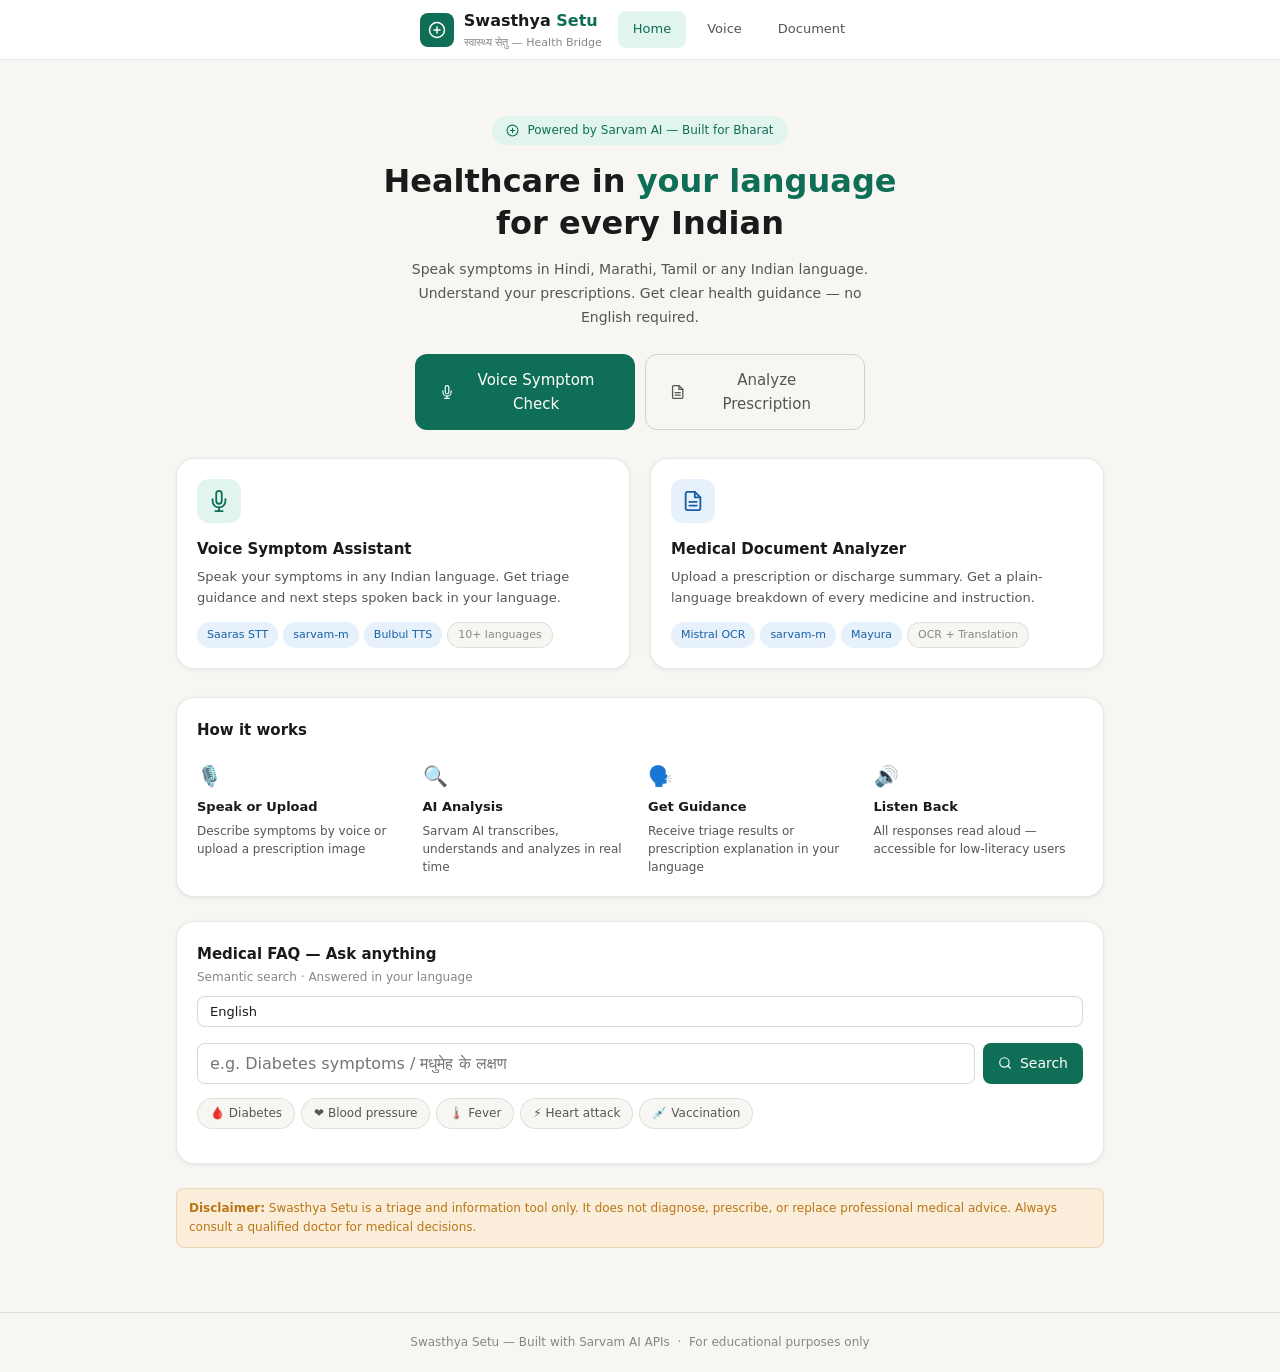
==== commit 860079ea: "Responsive UI" ====
--- a/frontend/index.html
+++ b/frontend/index.html
@@ -1,13 +1,12 @@
 <!DOCTYPE html>
 <html lang="en">
-
 <head>
   <meta charset="UTF-8" />
-  <meta name="viewport" content="width=device-width, initial-scale=1.0" />
+  <meta name="viewport" content="width=device-width, initial-scale=1.0, maximum-scale=1.0"/>
+  <meta name="theme-color" content="#0f6e56"/>
   <title>Swasthya Setu — स्वास्थ्य सेतु</title>
-  <link rel="stylesheet" href="assets/css/style.css" />
+  <link rel="stylesheet" href="assets/css/style.css"/>
 </head>
-
 <body class="page-wrap">
 
   <!-- Navbar -->
@@ -15,10 +14,7 @@
     <div class="container">
       <div class="nav-brand">
         <div class="nav-logo">
-          <svg viewBox="0 0 24 24">
-            <path d="M12 2a10 10 0 1 0 0 20A10 10 0 0 0 12 2z" />
-            <path d="M12 8v8M8 12h8" />
-          </svg>
+          <svg viewBox="0 0 24 24"><path d="M12 2a10 10 0 1 0 0 20A10 10 0 0 0 12 2z"/><path d="M12 8v8M8 12h8"/></svg>
         </div>
         <div>
           <div class="nav-title">Swasthya <span>Setu</span></div>
@@ -27,8 +23,8 @@
       </div>
       <div class="nav-links">
         <a href="index.html" class="nav-link active">Home</a>
-        <a href="pages/voice.html" class="nav-link">Voice Assistant</a>
-        <a href="pages/document.html" class="nav-link">Document Analyzer</a>
+        <a href="pages/voice.html" class="nav-link">Voice</a>
+        <a href="pages/document.html" class="nav-link">Document</a>
       </div>
     </div>
   </nav>
@@ -37,116 +33,97 @@
     <div class="container">
 
       <!-- Hero -->
-      <div style="text-align:center; padding: 3rem 0 2.5rem;">
-        <div
-          style="display:inline-flex; align-items:center; gap:8px; background:var(--primary-pale); color:var(--primary); font-size:13px; font-weight:500; padding:6px 16px; border-radius:99px; margin-bottom:1.25rem;">
-          <svg width="14" height="14" viewBox="0 0 24 24" fill="none" stroke="currentColor" stroke-width="2"
-            stroke-linecap="round" stroke-linejoin="round">
-            <path d="M12 2a10 10 0 1 0 0 20A10 10 0 0 0 12 2z" />
-            <path d="M12 8v8M8 12h8" />
-          </svg>
+      <div style="text-align:center; padding: 2rem 0 1.75rem;">
+        <div style="display:inline-flex; align-items:center; gap:8px; background:var(--primary-pale); color:var(--primary); font-size:12px; font-weight:500; padding:5px 14px; border-radius:99px; margin-bottom:1rem;">
+          <svg width="13" height="13" viewBox="0 0 24 24" fill="none" stroke="currentColor" stroke-width="2" stroke-linecap="round" stroke-linejoin="round"><path d="M12 2a10 10 0 1 0 0 20A10 10 0 0 0 12 2z"/><path d="M12 8v8M8 12h8"/></svg>
           Powered by Sarvam AI — Built for Bharat
         </div>
-        <h1 style="font-size:2rem; font-weight:700; color:var(--text-primary); line-height:1.3; margin-bottom:1rem;">
-          Healthcare in <span style="color:var(--primary);">your language</span><br />for every Indian
+        <h1 style="font-size:clamp(1.5rem, 5vw, 2rem); font-weight:700; color:var(--text-primary); line-height:1.3; margin-bottom:0.875rem;">
+          Healthcare in <span style="color:var(--primary);">your language</span><br/>for every Indian
         </h1>
-        <p style="font-size:15px; color:var(--text-secondary); max-width:520px; margin:0 auto 2rem; line-height:1.7;">
-          Speak your symptoms in Hindi, Marathi, Tamil or any Indian language. Understand your prescriptions. Get clear
-          health guidance — no English required.
+        <p style="font-size:14px; color:var(--text-secondary); max-width:480px; margin:0 auto 1.5rem; line-height:1.7; padding:0 0.5rem;">
+          Speak symptoms in Hindi, Marathi, Tamil or any Indian language. Understand your prescriptions. Get clear health guidance — no English required.
         </p>
-        <div style="display:flex; gap:12px; justify-content:center; flex-wrap:wrap;">
-          <a href="pages/voice.html" class="btn btn-primary btn-lg">
-            <svg width="18" height="18" viewBox="0 0 24 24" fill="none" stroke="currentColor" stroke-width="2"
-              stroke-linecap="round" stroke-linejoin="round">
-              <path d="M12 1a3 3 0 0 0-3 3v8a3 3 0 0 0 6 0V4a3 3 0 0 0-3-3z" />
-              <path d="M19 10v2a7 7 0 0 1-14 0v-2" />
-              <line x1="12" y1="19" x2="12" y2="23" />
-              <line x1="8" y1="23" x2="16" y2="23" />
-            </svg>
+        <div style="display:flex; gap:10px; justify-content:center; flex-wrap:wrap; padding:0 0.5rem;">
+          <a href="pages/voice.html" class="btn btn-primary btn-lg" style="flex:1; max-width:220px;">
+            <svg width="16" height="16" viewBox="0 0 24 24" fill="none" stroke="currentColor" stroke-width="2" stroke-linecap="round" stroke-linejoin="round"><path d="M12 1a3 3 0 0 0-3 3v8a3 3 0 0 0 6 0V4a3 3 0 0 0-3-3z"/><path d="M19 10v2a7 7 0 0 1-14 0v-2"/><line x1="12" y1="19" x2="12" y2="23"/><line x1="8" y1="23" x2="16" y2="23"/></svg>
             Voice Symptom Check
           </a>
-          <a href="pages/document.html" class="btn btn-outline btn-lg">
-            <svg width="18" height="18" viewBox="0 0 24 24" fill="none" stroke="currentColor" stroke-width="2"
-              stroke-linecap="round" stroke-linejoin="round">
-              <path d="M14 2H6a2 2 0 0 0-2 2v16a2 2 0 0 0 2 2h12a2 2 0 0 0 2-2V8z" />
-              <polyline points="14 2 14 8 20 8" />
-              <line x1="16" y1="13" x2="8" y2="13" />
-              <line x1="16" y1="17" x2="8" y2="17" />
-            </svg>
+          <a href="pages/document.html" class="btn btn-outline btn-lg" style="flex:1; max-width:220px;">
+            <svg width="16" height="16" viewBox="0 0 24 24" fill="none" stroke="currentColor" stroke-width="2" stroke-linecap="round" stroke-linejoin="round"><path d="M14 2H6a2 2 0 0 0-2 2v16a2 2 0 0 0 2 2h12a2 2 0 0 0 2-2V8z"/><polyline points="14 2 14 8 20 8"/><line x1="16" y1="13" x2="8" y2="13"/><line x1="16" y1="17" x2="8" y2="17"/></svg>
             Analyze Prescription
           </a>
         </div>
       </div>
 
       <!-- Mode Cards -->
-      <div class="two-col" style="margin-bottom:2.5rem;">
+      <div class="two-col" style="margin-bottom:1.75rem;">
 
-        <a href="pages/voice.html" class="card"
-          style="cursor:pointer; transition:box-shadow 0.2s, transform 0.2s; display:block;"
-          onmouseover="this.style.boxShadow='0 8px 24px rgba(0,0,0,0.12)';this.style.transform='translateY(-2px)'"
-          onmouseout="this.style.boxShadow='';this.style.transform=''">
-          <div
-            style="width:48px; height:48px; background:var(--primary-pale); border-radius:var(--radius-md); display:flex; align-items:center; justify-content:center; margin-bottom:1rem;">
-            <svg width="24" height="24" viewBox="0 0 24 24" fill="none" stroke="var(--primary)" stroke-width="2"
-              stroke-linecap="round" stroke-linejoin="round">
-              <path d="M12 1a3 3 0 0 0-3 3v8a3 3 0 0 0 6 0V4a3 3 0 0 0-3-3z" />
-              <path d="M19 10v2a7 7 0 0 1-14 0v-2" />
-              <line x1="12" y1="19" x2="12" y2="23" />
-              <line x1="8" y1="23" x2="16" y2="23" />
-            </svg>
+        <a href="pages/voice.html" class="card" style="cursor:pointer; display:block; transition:box-shadow 0.2s, transform 0.2s;" onmouseover="this.style.boxShadow='0 8px 24px rgba(0,0,0,0.12)';this.style.transform='translateY(-2px)'" onmouseout="this.style.boxShadow='';this.style.transform=''">
+          <div style="width:44px; height:44px; background:var(--primary-pale); border-radius:var(--radius-md); display:flex; align-items:center; justify-content:center; margin-bottom:0.875rem;">
+            <svg width="22" height="22" viewBox="0 0 24 24" fill="none" stroke="var(--primary)" stroke-width="2" stroke-linecap="round" stroke-linejoin="round"><path d="M12 1a3 3 0 0 0-3 3v8a3 3 0 0 0 6 0V4a3 3 0 0 0-3-3z"/><path d="M19 10v2a7 7 0 0 1-14 0v-2"/><line x1="12" y1="19" x2="12" y2="23"/><line x1="8" y1="23" x2="16" y2="23"/></svg>
           </div>
-          <h2 style="font-size:17px; font-weight:600; margin-bottom:6px;">Voice Symptom Assistant</h2>
-          <p style="font-size:13px; color:var(--text-secondary); line-height:1.6; margin-bottom:1rem;">Speak your
-            symptoms in any Indian language. Get triage guidance, urgency level, and next steps — spoken back in your
-            language.</p>
-          <div style="display:flex; flex-wrap:wrap; gap:6px;">
-            <span class="badge badge-info">Saaras STT</span>
-            <span class="badge badge-info">sarvam-m</span>
-            <span class="badge badge-info">Bulbul TTS</span>
-            <span class="badge badge-muted">10+ languages</span>
+          <h2 style="font-size:15px; font-weight:600; margin-bottom:6px;">Voice Symptom Assistant</h2>
+          <p style="font-size:13px; color:var(--text-secondary); line-height:1.6; margin-bottom:0.875rem;">Speak your symptoms in any Indian language. Get triage guidance and next steps spoken back in your language.</p>
+          <div style="display:flex; flex-wrap:wrap; gap:5px;">
+            <span class="badge badge-info" style="font-size:11px;">Saaras STT</span>
+            <span class="badge badge-info" style="font-size:11px;">sarvam-m</span>
+            <span class="badge badge-info" style="font-size:11px;">Bulbul TTS</span>
+            <span class="badge badge-muted" style="font-size:11px;">10+ languages</span>
           </div>
         </a>
 
-        <a href="pages/document.html" class="card"
-          style="cursor:pointer; transition:box-shadow 0.2s, transform 0.2s; display:block;"
-          onmouseover="this.style.boxShadow='0 8px 24px rgba(0,0,0,0.12)';this.style.transform='translateY(-2px)'"
-          onmouseout="this.style.boxShadow='';this.style.transform=''">
-          <div
-            style="width:48px; height:48px; background:var(--accent-pale); border-radius:var(--radius-md); display:flex; align-items:center; justify-content:center; margin-bottom:1rem;">
-            <svg width="24" height="24" viewBox="0 0 24 24" fill="none" stroke="var(--accent)" stroke-width="2"
-              stroke-linecap="round" stroke-linejoin="round">
-              <path d="M14 2H6a2 2 0 0 0-2 2v16a2 2 0 0 0 2 2h12a2 2 0 0 0 2-2V8z" />
-              <polyline points="14 2 14 8 20 8" />
-              <line x1="16" y1="13" x2="8" y2="13" />
-              <line x1="16" y1="17" x2="8" y2="17" />
-            </svg>
+        <a href="pages/document.html" class="card" style="cursor:pointer; display:block; transition:box-shadow 0.2s, transform 0.2s;" onmouseover="this.style.boxShadow='0 8px 24px rgba(0,0,0,0.12)';this.style.transform='translateY(-2px)'" onmouseout="this.style.boxShadow='';this.style.transform=''">
+          <div style="width:44px; height:44px; background:var(--accent-pale); border-radius:var(--radius-md); display:flex; align-items:center; justify-content:center; margin-bottom:0.875rem;">
+            <svg width="22" height="22" viewBox="0 0 24 24" fill="none" stroke="var(--accent)" stroke-width="2" stroke-linecap="round" stroke-linejoin="round"><path d="M14 2H6a2 2 0 0 0-2 2v16a2 2 0 0 0 2 2h12a2 2 0 0 0 2-2V8z"/><polyline points="14 2 14 8 20 8"/><line x1="16" y1="13" x2="8" y2="13"/><line x1="16" y1="17" x2="8" y2="17"/></svg>
           </div>
-          <h2 style="font-size:17px; font-weight:600; margin-bottom:6px;">Medical Document Analyzer</h2>
-          <p style="font-size:13px; color:var(--text-secondary); line-height:1.6; margin-bottom:1rem;">Upload a
-            prescription or discharge summary. Get a plain-language breakdown of every medicine, dosage, and instruction
-            in your language.</p>
-          <div style="display:flex; flex-wrap:wrap; gap:6px;">
-            <span class="badge badge-info">Sarvam Vision</span>
-            <span class="badge badge-info">sarvam-m</span>
-            <span class="badge badge-info">Mayura</span>
-            <span class="badge badge-muted">OCR + Translation</span>
+          <h2 style="font-size:15px; font-weight:600; margin-bottom:6px;">Medical Document Analyzer</h2>
+          <p style="font-size:13px; color:var(--text-secondary); line-height:1.6; margin-bottom:0.875rem;">Upload a prescription or discharge summary. Get a plain-language breakdown of every medicine and instruction.</p>
+          <div style="display:flex; flex-wrap:wrap; gap:5px;">
+            <span class="badge badge-info" style="font-size:11px;">Mistral OCR</span>
+            <span class="badge badge-info" style="font-size:11px;">sarvam-m</span>
+            <span class="badge badge-info" style="font-size:11px;">Mayura</span>
+            <span class="badge badge-muted" style="font-size:11px;">OCR + Translation</span>
           </div>
         </a>
 
       </div>
 
+      <!-- How it works -->
+      <div class="card" style="margin-bottom:1.5rem;">
+        <h2 style="font-size:15px; font-weight:600; margin-bottom:1.1rem; color:var(--text-primary);">How it works</h2>
+        <div style="display:grid; grid-template-columns:repeat(auto-fit, minmax(140px, 1fr)); gap:1rem;">
+          <div style="display:flex; flex-direction:column; gap:5px;">
+            <div style="font-size:1.25rem;">🎙️</div>
+            <div style="font-size:13px; font-weight:600;">Speak or Upload</div>
+            <div style="font-size:12px; color:var(--text-secondary); line-height:1.5;">Describe symptoms by voice or upload a prescription image</div>
+          </div>
+          <div style="display:flex; flex-direction:column; gap:5px;">
+            <div style="font-size:1.25rem;">🔍</div>
+            <div style="font-size:13px; font-weight:600;">AI Analysis</div>
+            <div style="font-size:12px; color:var(--text-secondary); line-height:1.5;">Sarvam AI transcribes, understands and analyzes in real time</div>
+          </div>
+          <div style="display:flex; flex-direction:column; gap:5px;">
+            <div style="font-size:1.25rem;">🗣️</div>
+            <div style="font-size:13px; font-weight:600;">Get Guidance</div>
+            <div style="font-size:12px; color:var(--text-secondary); line-height:1.5;">Receive triage results or prescription explanation in your language</div>
+          </div>
+          <div style="display:flex; flex-direction:column; gap:5px;">
+            <div style="font-size:1.25rem;">🔊</div>
+            <div style="font-size:13px; font-weight:600;">Listen Back</div>
+            <div style="font-size:12px; color:var(--text-secondary); line-height:1.5;">All responses read aloud — accessible for low-literacy users</div>
+          </div>
+        </div>
+      </div>
+
       <!-- FAQ Section -->
-      <!-- FAQ Section -->
-      <div class="card" style="margin-bottom:2rem;">
-        <div
-          style="display:flex; align-items:center; justify-content:space-between; margin-bottom:1.25rem; flex-wrap:wrap; gap:8px;">
+      <div class="card" style="margin-bottom:1.5rem;">
+        <div style="display:flex; align-items:flex-start; justify-content:space-between; margin-bottom:1rem; flex-wrap:wrap; gap:8px;">
           <div>
-            <h2 style="font-size:16px; font-weight:600; margin-bottom:2px;">Medical FAQ — Ask anything</h2>
-            <p style="font-size:12px; color:var(--text-muted);">Semantic search across 15 medical FAQs · Answered in
-              your language</p>
+            <h2 style="font-size:15px; font-weight:600; margin-bottom:2px;">Medical FAQ — Ask anything</h2>
+            <p style="font-size:12px; color:var(--text-muted);">Semantic search · Answered in your language</p>
           </div>
-          <select id="faq-lang-select"
-            style="padding:7px 12px; border-radius:var(--radius-sm); border:1px solid var(--border-md); font-size:13px; font-family:var(--font); background:var(--bg-card); color:var(--text-primary); outline:none;">
+          <select id="faq-lang-select" style="padding:7px 12px; border-radius:var(--radius-sm); border:1px solid var(--border-md); font-size:13px; font-family:var(--font); background:var(--bg-card); color:var(--text-primary); outline:none; -webkit-appearance:none; background-image:url(\"data:image/svg+xml,%3Csvg xmlns='http://www.w3.org/2000/svg' width='12' height='12' viewBox='0 0 24 24' fill='none' stroke='%23888' stroke-width='2'%3E%3Cpolyline points='6 9 12 15 18 9'%3E%3C/polyline%3E%3C/svg%3E\"); background-repeat:no-repeat; background-position:right 10px center; padding-right:32px;">
             <option value="en-IN">English</option>
             <option value="hi-IN">Hindi — हिंदी</option>
             <option value="mr-IN">Marathi — मराठी</option>
@@ -158,171 +135,52 @@
           </select>
         </div>
 
-        <!-- Search input with voice -->
-        <div style="display:flex; gap:8px; margin-bottom:1rem; align-items:center;">
-          <button class="mic-mini" id="faq-mic-btn" title="Ask by voice"
-            style="width:44px; height:44px; border-radius:50%; background:var(--primary); color:#fff; border:none; cursor:pointer; display:flex; align-items:center; justify-content:center; flex-shrink:0; transition:background 0.2s;">
-            <svg width="18" height="18" viewBox="0 0 24 24" fill="none" stroke="#fff" stroke-width="2"
-              stroke-linecap="round" stroke-linejoin="round">
-              <path d="M12 1a3 3 0 0 0-3 3v8a3 3 0 0 0 6 0V4a3 3 0 0 0-3-3z" />
-              <path d="M19 10v2a7 7 0 0 1-14 0v-2" />
-              <line x1="12" y1="19" x2="12" y2="23" />
-              <line x1="8" y1="23" x2="16" y2="23" />
-            </svg>
-          </button>
-          <input type="text" id="faq-input" placeholder="Speak or type your question..."
-            style="flex:1; padding:10px 14px; border-radius:var(--radius-sm); border:1px solid var(--border-md); font-size:14px; font-family:var(--font); outline:none;" />
-          <button class="btn btn-primary" id="faq-search-btn" style="white-space:nowrap;">
-            <svg width="14" height="14" viewBox="0 0 24 24" fill="none" stroke="currentColor" stroke-width="2"
-              stroke-linecap="round" stroke-linejoin="round">
-              <circle cx="11" cy="11" r="8" />
-              <line x1="21" y1="21" x2="16.65" y2="16.65" />
-            </svg>
-            Search
+        <!-- Search input -->
+        <div style="display:flex; gap:8px; margin-bottom:0.875rem;">
+          <input type="text" id="faq-input" placeholder="e.g. Diabetes symptoms / मधुमेह के लक्षण" style="flex:1;"/>
+          <button class="btn btn-primary" id="faq-search-btn" style="white-space:nowrap; padding:10px 14px;">
+            <svg width="14" height="14" viewBox="0 0 24 24" fill="none" stroke="currentColor" stroke-width="2" stroke-linecap="round" stroke-linejoin="round"><circle cx="11" cy="11" r="8"/><line x1="21" y1="21" x2="16.65" y2="16.65"/></svg>
+            <span class="desktop-only">Search</span>
           </button>
         </div>
+
         <!-- Quick suggestions -->
-        <div style="display:flex; flex-wrap:wrap; gap:6px; margin-bottom:1rem;" id="faq-suggestions">
-          <span onclick="setFaqQuery('Symptoms of diabetes')"
-            style="font-size:12px; padding:4px 12px; border-radius:99px; background:var(--bg); border:1px solid var(--border); cursor:pointer; color:var(--text-secondary);">Diabetes
-            symptoms</span>
-          <span onclick="setFaqQuery('How to control blood pressure')"
-            style="font-size:12px; padding:4px 12px; border-radius:99px; background:var(--bg); border:1px solid var(--border); cursor:pointer; color:var(--text-secondary);">Blood
-            pressure</span>
-          <span onclick="setFaqQuery('What to do during fever')"
-            style="font-size:12px; padding:4px 12px; border-radius:99px; background:var(--bg); border:1px solid var(--border); cursor:pointer; color:var(--text-secondary);">Fever</span>
-          <span onclick="setFaqQuery('Heart attack warning signs')"
-            style="font-size:12px; padding:4px 12px; border-radius:99px; background:var(--bg); border:1px solid var(--border); cursor:pointer; color:var(--text-secondary);">Heart
-            attack signs</span>
-          <span onclick="setFaqQuery('Baby vaccination schedule')"
-            style="font-size:12px; padding:4px 12px; border-radius:99px; background:var(--bg); border:1px solid var(--border); cursor:pointer; color:var(--text-secondary);">Baby
-            vaccinations</span>
+        <div style="display:flex; flex-wrap:wrap; gap:6px; margin-bottom:0.875rem;">
+          <span onclick="setFaqQuery('Symptoms of diabetes')" style="font-size:12px; padding:5px 12px; border-radius:99px; background:var(--bg); border:1px solid var(--border); cursor:pointer; color:var(--text-secondary); touch-action:manipulation;">🩸 Diabetes</span>
+          <span onclick="setFaqQuery('How to control blood pressure')" style="font-size:12px; padding:5px 12px; border-radius:99px; background:var(--bg); border:1px solid var(--border); cursor:pointer; color:var(--text-secondary); touch-action:manipulation;">❤️ Blood pressure</span>
+          <span onclick="setFaqQuery('What to do during fever')" style="font-size:12px; padding:5px 12px; border-radius:99px; background:var(--bg); border:1px solid var(--border); cursor:pointer; color:var(--text-secondary); touch-action:manipulation;">🌡️ Fever</span>
+          <span onclick="setFaqQuery('Heart attack warning signs')" style="font-size:12px; padding:5px 12px; border-radius:99px; background:var(--bg); border:1px solid var(--border); cursor:pointer; color:var(--text-secondary); touch-action:manipulation;">⚡ Heart attack</span>
+          <span onclick="setFaqQuery('Baby vaccination schedule')" style="font-size:12px; padding:5px 12px; border-radius:99px; background:var(--bg); border:1px solid var(--border); cursor:pointer; color:var(--text-secondary); touch-action:manipulation;">💉 Vaccination</span>
         </div>
 
         <!-- Status -->
-        <div id="faq-status"
-          style="display:none; font-size:13px; color:var(--accent); align-items:center; gap:8px; margin-bottom:10px;">
-          <div
-            style="width:14px; height:14px; border-radius:50%; border:2px solid rgba(24,95,165,0.3); border-top-color:var(--accent); animation:spin 0.7s linear infinite;">
-          </div>
+        <div id="faq-status" style="display:none; font-size:13px; color:var(--accent); align-items:center; gap:8px; margin-bottom:10px;">
+          <div style="width:14px; height:14px; border-radius:50%; border:2px solid rgba(24,95,165,0.3); border-top-color:var(--accent); animation:spin 0.7s linear infinite; flex-shrink:0;"></div>
           Searching...
         </div>
 
-        <!-- Answer Card (Patient-Friendly) -->
-        <div id="faq-result" style="display:none; flex-direction:column; gap:16px; margin-top:8px;">
-
-          <!-- Main Answer -->
-          <div
-            style="background: linear-gradient(135deg, #f0fdf9 0%, #e1f5ee 100%); border-radius: var(--radius-md); padding: 20px; border: 1px solid rgba(15, 110, 86, 0.15);">
-
-            <!-- Header with icon -->
-            <div style="display:flex; align-items:center; gap:8px; margin-bottom:12px;">
-              <div
-                style="width:28px; height:28px; background:var(--primary); border-radius:50%; display:flex; align-items:center; justify-content:center; flex-shrink:0;">
-                <svg width="14" height="14" viewBox="0 0 24 24" fill="none" stroke="#fff" stroke-width="2.5"
-                  stroke-linecap="round" stroke-linejoin="round">
-                  <path d="M12 2a10 10 0 1 0 0 20A10 10 0 0 0 12 2z" />
-                  <path d="M12 8v8M8 12h8" />
-                </svg>
-              </div>
-              <span
-                style="font-size:13px; font-weight:600; color:var(--primary); text-transform:uppercase; letter-spacing:0.05em;">Health
-                Guidance</span>
-            </div>
-
-            <!-- Answer text -->
-            <p id="faq-answer"
-              style="font-size:15px; color:var(--text-primary); line-height:1.8; margin:0; font-weight:400;"></p>
-
-            <!-- Disclaimer footer -->
-            <div
-              style="margin-top:14px; padding-top:14px; border-top:1px solid rgba(15, 110, 86, 0.12); display:flex; align-items:center; gap:8px;">
-              <svg width="14" height="14" viewBox="0 0 24 24" fill="none" stroke="var(--warning)" stroke-width="2"
-                stroke-linecap="round" stroke-linejoin="round">
-                <path d="M10.29 3.86L1.82 18a2 2 0 0 0 1.71 3h16.94a2 2 0 0 0 1.71-3L13.71 3.86a2 2 0 0 0-3.42 0z" />
-                <line x1="12" y1="9" x2="12" y2="13" />
-                <line x1="12" y1="17" x2="12.01" y2="17" />
-              </svg>
-              <span style="font-size:12px; color:var(--warning);">This is general information. Please consult a doctor
-                for personal advice.</span>
-            </div>
+        <!-- Answer -->
+        <div id="faq-result" style="display:none; flex-direction:column; gap:10px;">
+          <div style="background:var(--primary-pale); border-left:3px solid var(--primary); border-radius:0 var(--radius-sm) var(--radius-sm) 0; padding:12px 14px;">
+            <div style="font-size:11px; font-weight:600; color:var(--primary); text-transform:uppercase; letter-spacing:0.05em; margin-bottom:6px;">Answer</div>
+            <p id="faq-answer" style="font-size:14px; color:var(--text-primary); line-height:1.7; margin:0;"></p>
           </div>
-
-          <!-- Sources & Actions Row -->
-          <div style="display:flex; align-items:center; justify-content:space-between; flex-wrap:wrap; gap:12px;">
-
-            <!-- Related topics -->
-            <div style="display:flex; flex-direction:column; gap:6px;">
-              <span
-                style="font-size:11px; color:var(--text-muted); text-transform:uppercase; letter-spacing:0.05em;">Related
-                topics</span>
-              <div id="faq-sources" style="display:flex; flex-wrap:wrap; gap:6px;"></div>
-            </div>
-
-            <!-- Listen button -->
-            <button id="faq-speak-btn" class="btn btn-primary"
-              style="padding:8px 18px; font-size:13px; border-radius:99px; display:flex; align-items:center; gap:6px;">
-              <svg width="14" height="14" viewBox="0 0 24 24" fill="none" stroke="currentColor" stroke-width="2"
-                stroke-linecap="round" stroke-linejoin="round">
-                <polygon points="11 5 6 9 2 9 2 15 6 15 11 19 11 5" />
-                <path d="M15.54 8.46a5 5 0 0 1 0 7.07" />
-              </svg>
-              Listen to answer
+          <div style="display:flex; align-items:center; justify-content:space-between; flex-wrap:wrap; gap:8px;">
+            <div id="faq-sources" style="display:flex; flex-wrap:wrap; gap:6px;"></div>
+            <button id="faq-speak-btn" class="btn btn-primary" style="padding:6px 14px; font-size:12px;">
+              <svg width="13" height="13" viewBox="0 0 24 24" fill="none" stroke="currentColor" stroke-width="2" stroke-linecap="round" stroke-linejoin="round"><polygon points="11 5 6 9 2 9 2 15 6 15 11 19 11 5"/><path d="M15.54 8.46a5 5 0 0 1 0 7.07"/></svg>
+              Listen
             </button>
           </div>
-
-          <!-- Audio player -->
-          <audio id="faq-audio" controls
-            style="width:100%; height:40px; display:none; border-radius:var(--radius-sm);"></audio>
-        </div>
-      </div>
-
-      <!-- How it works -->
-      <div class="card" style="margin-bottom:2rem;">
-        <h2 style="font-size:16px; font-weight:600; margin-bottom:1.25rem; color:var(--text-primary);">How it works</h2>
-        <div style="display:grid; grid-template-columns:repeat(auto-fit, minmax(180px, 1fr)); gap:1.25rem;">
-          <div style="display:flex; flex-direction:column; gap:6px;">
-            <div style="font-size:1.25rem;">🎙️</div>
-            <div style="font-size:13px; font-weight:600;">Speak or Upload</div>
-            <div style="font-size:12px; color:var(--text-secondary); line-height:1.5;">Describe symptoms by voice or
-              upload a prescription image</div>
-          </div>
-          <div style="display:flex; flex-direction:column; gap:6px;">
-            <div style="font-size:1.25rem;">🔍</div>
-            <div style="font-size:13px; font-weight:600;">AI Analysis</div>
-            <div style="font-size:12px; color:var(--text-secondary); line-height:1.5;">Sarvam AI transcribes,
-              understands,
-              and analyzes in real time</div>
-          </div>
-          <div style="display:flex; flex-direction:column; gap:6px;">
-            <div style="font-size:1.25rem;">🗣️</div>
-            <div style="font-size:13px; font-weight:600;">Get Guidance</div>
-            <div style="font-size:12px; color:var(--text-secondary); line-height:1.5;">Receive triage results or
-              prescription explanation in your language</div>
-          </div>
-          <div style="display:flex; flex-direction:column; gap:6px;">
-            <div style="font-size:1.25rem;">🔊</div>
-            <div style="font-size:13px; font-weight:600;">Listen Back</div>
-            <div style="font-size:12px; color:var(--text-secondary); line-height:1.5;">All responses read aloud —
-              accessible for low-literacy users</div>
-          </div>
+          <audio id="faq-audio" controls style="width:100%; height:36px; display:none;"></audio>
         </div>
       </div>
 
       <!-- Disclaimer -->
-      <div
-        style="background:var(--warning-pale); border:1px solid rgba(186,117,23,0.2); border-radius:var(--radius-md); padding:1rem 1.25rem; display:flex; gap:10px; align-items:flex-start;">
-        <svg width="16" height="16" viewBox="0 0 24 24" fill="none" stroke="var(--warning)" stroke-width="2"
-          stroke-linecap="round" stroke-linejoin="round" style="flex-shrink:0;margin-top:2px;">
-          <path d="M10.29 3.86L1.82 18a2 2 0 0 0 1.71 3h16.94a2 2 0 0 0 1.71-3L13.71 3.86a2 2 0 0 0-3.42 0z" />
-          <line x1="12" y1="9" x2="12" y2="13" />
-          <line x1="12" y1="17" x2="12.01" y2="17" />
-        </svg>
-        <p style="font-size:12px; color:var(--warning); line-height:1.6;"><strong>Disclaimer:</strong> Swasthya Setu is
-          a
-          triage and information tool only. It does not diagnose, prescribe, or replace professional medical advice.
-          Always consult a qualified doctor for medical decisions.</p>
+      <div class="disclaimer-box" style="margin-bottom:1rem;">
+        <strong>Disclaimer:</strong> Swasthya Setu is a triage and information tool only. It does not diagnose, prescribe, or replace professional medical advice. Always consult a qualified doctor for medical decisions.
       </div>
+
     </div>
   </main>
 
@@ -331,6 +189,6 @@
   </footer>
 
   <script src="assets/js/main.js"></script>
+
 </body>
-
 </html>
--- a/frontend/assets/css/style.css
+++ b/frontend/assets/css/style.css
@@ -24,55 +24,54 @@
   --shadow-sm: 0 1px 4px rgba(0,0,0,0.07);
   --shadow-md: 0 4px 16px rgba(0,0,0,0.09);
   --font: 'Segoe UI', system-ui, -apple-system, sans-serif;
+  --navbar-height: 60px;
 }
 
 /* ─── Reset ───────────────────────────────────────────────── */
 *, *::before, *::after { box-sizing: border-box; margin: 0; padding: 0; }
-html { font-size: 16px; scroll-behavior: smooth; }
+html { font-size: 16px; scroll-behavior: smooth; -webkit-text-size-adjust: 100%; }
 body {
   font-family: var(--font);
   background: var(--bg);
   color: var(--text-primary);
   line-height: 1.6;
   min-height: 100vh;
+  -webkit-font-smoothing: antialiased;
 }
 a { text-decoration: none; color: inherit; }
 img { max-width: 100%; }
 
 /* ─── Layout ──────────────────────────────────────────────── */
-.container { max-width: 900px; margin: 0 auto; padding: 0 1.25rem; }
+.container { max-width: 960px; margin: 0 auto; padding: 0 1rem; }
 .page-wrap { min-height: 100vh; display: flex; flex-direction: column; }
-main { flex: 1; padding: 2rem 0 4rem; }
+main { flex: 1; padding: 1.5rem 0 3rem; }
 
 /* ─── Navbar ──────────────────────────────────────────────── */
 .navbar {
   background: var(--bg-card);
   border-bottom: 1px solid var(--border);
-  padding: 0.9rem 0;
   position: sticky; top: 0; z-index: 100;
-}
-.navbar .container {
-  display: flex; align-items: center; justify-content: space-between;
-}
-.nav-brand {
-  display: flex; align-items: center; gap: 10px;
-}
+  height: var(--navbar-height);
+  display: flex; align-items: center;
+}
+.navbar .container { display: flex; align-items: center; justify-content: space-between; }
+.nav-brand { display: flex; align-items: center; gap: 10px; min-width: 0; }
 .nav-logo {
   width: 34px; height: 34px; background: var(--primary);
-  border-radius: var(--radius-sm);
+  border-radius: var(--radius-sm); flex-shrink: 0;
   display: flex; align-items: center; justify-content: center;
 }
 .nav-logo svg { width: 18px; height: 18px; stroke: #fff; fill: none; stroke-width: 2; stroke-linecap: round; stroke-linejoin: round; }
-.nav-title { font-size: 16px; font-weight: 600; color: var(--text-primary); }
+.nav-title { font-size: 16px; font-weight: 600; color: var(--text-primary); white-space: nowrap; }
 .nav-title span { color: var(--primary); }
-.nav-sub { font-size: 11px; color: var(--text-muted); }
-.nav-links { display: flex; gap: 6px; }
+.nav-sub { font-size: 11px; color: var(--text-muted); white-space: nowrap; }
+.nav-links { display: flex; gap: 6px; flex-shrink: 0; margin-left: 1rem; }
 .nav-link {
-  font-size: 13px; padding: 6px 14px;
+  font-size: 13px; padding: 7px 14px;
   border-radius: var(--radius-sm);
   color: var(--text-secondary);
   border: 1px solid transparent;
-  transition: all 0.2s;
+  transition: all 0.2s; white-space: nowrap;
 }
 .nav-link:hover { background: var(--bg); border-color: var(--border); }
 .nav-link.active { background: var(--primary-pale); color: var(--primary); font-weight: 500; }
@@ -82,10 +81,22 @@
   background: var(--bg-card);
   border: 1px solid var(--border);
   border-radius: var(--radius-lg);
-  padding: 1.5rem;
+  padding: 1.25rem;
   box-shadow: var(--shadow-sm);
 }
-.card-sm { padding: 1rem 1.25rem; border-radius: var(--radius-md); }
+.card-sm { padding: 0.875rem 1rem; border-radius: var(--radius-md); }
+.compact-card {
+  background: var(--bg-card);
+  border: 1px solid var(--border);
+  border-radius: var(--radius-md);
+  padding: 0.85rem 1rem;
+}
+.compact-label {
+  font-size: 11px; font-weight: 500;
+  text-transform: uppercase; letter-spacing: 0.05em;
+  color: var(--text-muted); margin-bottom: 6px;
+}
+.compact-value { font-size: 13px; color: var(--text-secondary); line-height: 1.6; }
 
 /* ─── Buttons ─────────────────────────────────────────────── */
 .btn {
@@ -94,41 +105,52 @@
   font-size: 14px; font-weight: 500; cursor: pointer;
   border: 1px solid transparent; transition: all 0.2s;
   font-family: var(--font);
+  touch-action: manipulation;
+  -webkit-tap-highlight-color: transparent;
+  user-select: none;
 }
 .btn:disabled { opacity: 0.5; cursor: not-allowed; }
 .btn-primary { background: var(--primary); color: #fff; }
 .btn-primary:hover:not(:disabled) { background: var(--primary-light); }
 .btn-accent { background: var(--accent); color: #fff; }
 .btn-accent:hover:not(:disabled) { background: #1a6db8; }
-.btn-outline {
-  background: transparent; color: var(--text-secondary);
-  border-color: var(--border-md);
-}
+.btn-outline { background: transparent; color: var(--text-secondary); border-color: var(--border-md); }
 .btn-outline:hover:not(:disabled) { background: var(--bg); }
-.btn-danger { background: var(--danger); color: #fff; }
-.btn-lg { padding: 13px 28px; font-size: 15px; border-radius: var(--radius-md); }
+.btn-lg { padding: 13px 24px; font-size: 15px; border-radius: var(--radius-md); }
 .btn-full { width: 100%; }
-.btn-icon { width: 40px; height: 40px; padding: 0; border-radius: 50%; }
 
 /* ─── Mic Button ──────────────────────────────────────────── */
 .mic-btn {
-  width: 80px; height: 80px; border-radius: 50%;
+  width: 88px; height: 88px; border-radius: 50%;
   background: var(--primary); color: #fff;
   border: none; cursor: pointer;
   display: flex; align-items: center; justify-content: center;
   transition: all 0.2s; box-shadow: var(--shadow-md);
-  font-family: var(--font);
+  touch-action: manipulation;
+  -webkit-tap-highlight-color: transparent;
+  user-select: none;
 }
 .mic-btn:hover { background: var(--primary-light); transform: scale(1.05); }
-.mic-btn.recording {
-  background: var(--danger);
-  animation: pulse 1.2s ease-in-out infinite;
-}
-.mic-btn svg { width: 28px; height: 28px; stroke: #fff; fill: none; stroke-width: 2; stroke-linecap: round; stroke-linejoin: round; }
+.mic-btn:active { transform: scale(0.95); }
+.mic-btn.recording { background: var(--danger); animation: pulse 1.2s ease-in-out infinite; }
+.mic-btn svg { width: 32px; height: 32px; stroke: #fff; fill: none; stroke-width: 2; stroke-linecap: round; stroke-linejoin: round; }
 @keyframes pulse {
   0%, 100% { box-shadow: 0 0 0 0 rgba(192,57,43,0.4); }
-  50% { box-shadow: 0 0 0 14px rgba(192,57,43,0); }
-}
+  50% { box-shadow: 0 0 0 16px rgba(192,57,43,0); }
+}
+
+/* ─── Mic mini ────────────────────────────────────────────── */
+.mic-mini {
+  width: 40px; height: 40px; border-radius: 50%;
+  background: var(--primary); color: #fff;
+  border: none; cursor: pointer; flex-shrink: 0;
+  display: flex; align-items: center; justify-content: center;
+  transition: background 0.2s;
+  touch-action: manipulation;
+}
+.mic-mini:hover { background: var(--primary-light); }
+.mic-mini.recording { background: var(--danger); animation: pulse 1.2s infinite; }
+.mic-mini svg { width: 16px; height: 16px; stroke: #fff; fill: none; stroke-width: 2; stroke-linecap: round; stroke-linejoin: round; }
 
 /* ─── Badges ──────────────────────────────────────────────── */
 .badge {
@@ -146,28 +168,26 @@
 .form-group { display: flex; flex-direction: column; gap: 6px; }
 label { font-size: 13px; font-weight: 500; color: var(--text-secondary); }
 select, input[type="text"] {
-  padding: 9px 12px; border-radius: var(--radius-sm);
+  padding: 10px 12px; border-radius: var(--radius-sm);
   border: 1px solid var(--border-md);
-  font-size: 14px; font-family: var(--font);
+  font-size: 16px; /* prevents iOS zoom */
+  font-family: var(--font);
   background: var(--bg-card); color: var(--text-primary);
-  outline: none; transition: border-color 0.2s;
-}
+  outline: none; transition: border-color 0.2s; width: 100%;
+  -webkit-appearance: none; appearance: none;
+}
+select { background-image: url("data:image/svg+xml,%3Csvg xmlns='http://www.w3.org/2000/svg' width='12' height='12' viewBox='0 0 24 24' fill='none' stroke='%23888' stroke-width='2'%3E%3Cpolyline points='6 9 12 15 18 9'%3E%3C/polyline%3E%3C/svg%3E"); background-repeat: no-repeat; background-position: right 12px center; padding-right: 36px; }
 select:focus, input[type="text"]:focus { border-color: var(--primary); }
 
 /* ─── Upload Zone ─────────────────────────────────────────── */
 .upload-zone {
   border: 2px dashed var(--border-md);
   border-radius: var(--radius-md);
-  padding: 2.5rem 1.5rem;
-  text-align: center;
-  cursor: pointer;
-  transition: all 0.2s;
-  background: var(--bg);
-}
-.upload-zone:hover, .upload-zone.dragover {
-  border-color: var(--primary);
-  background: var(--primary-pale);
-}
+  padding: 2rem 1rem;
+  text-align: center; cursor: pointer;
+  transition: all 0.2s; background: var(--bg);
+}
+.upload-zone:hover, .upload-zone.dragover { border-color: var(--primary); background: var(--primary-pale); }
 .upload-zone input[type="file"] { display: none; }
 .upload-icon { font-size: 2rem; margin-bottom: 0.5rem; }
 .upload-text { font-size: 14px; color: var(--text-secondary); }
@@ -189,8 +209,7 @@
 @keyframes spin { to { transform: rotate(360deg); } }
 .hidden { display: none !important; }
 
-/* ─── Result Sections ─────────────────────────────────────── */
-.result-section { display: flex; flex-direction: column; gap: 14px; }
+/* ─── Result sections ─────────────────────────────────────── */
 .result-header {
   display: flex; align-items: center;
   justify-content: space-between; flex-wrap: wrap; gap: 8px;
@@ -199,7 +218,7 @@
 .result-title { font-size: 15px; font-weight: 600; color: var(--text-primary); }
 .transcript-box {
   background: var(--bg); border: 1px solid var(--border);
-  border-radius: var(--radius-sm); padding: 12px 14px;
+  border-radius: var(--radius-sm); padding: 10px 12px;
   font-size: 14px; color: var(--text-secondary);
   font-style: italic; line-height: 1.6;
 }
@@ -223,11 +242,11 @@
 /* ─── Medication Card ─────────────────────────────────────── */
 .med-card {
   background: var(--bg-card); border: 1px solid var(--border);
-  border-radius: var(--radius-md); padding: 1rem 1.1rem;
+  border-radius: var(--radius-md); padding: 1rem;
 }
 .med-name { font-size: 15px; font-weight: 600; color: var(--text-primary); margin-bottom: 8px; }
 .med-grid { display: grid; grid-template-columns: 1fr 1fr; gap: 8px; }
-.med-field label { font-size: 11px; text-transform: uppercase; letter-spacing: 0.05em; color: var(--text-muted); }
+.med-field label { font-size: 11px; text-transform: uppercase; letter-spacing: 0.05em; color: var(--text-muted); display: block; }
 .med-field p { font-size: 13px; color: var(--text-secondary); margin-top: 2px; line-height: 1.5; }
 .med-side-effects {
   margin-top: 8px; padding-top: 8px;
@@ -235,23 +254,20 @@
   font-size: 12px; color: var(--warning);
 }
 
-/* ─── Audio Player ────────────────────────────────────────── */
+/* ─── Audio ───────────────────────────────────────────────── */
 .audio-player {
   display: flex; align-items: center; gap: 10px;
-  padding: 10px 14px; background: var(--bg);
+  padding: 8px 12px; background: var(--bg);
   border: 1px solid var(--border); border-radius: var(--radius-sm);
 }
 .audio-player audio { flex: 1; height: 32px; }
 .audio-label { font-size: 12px; color: var(--text-muted); white-space: nowrap; }
+audio { width: 100%; height: 36px; margin-top: 6px; }
 
 /* ─── Page Header ─────────────────────────────────────────── */
-.page-header { margin-bottom: 1.75rem; }
-.page-header h1 { font-size: 22px; font-weight: 600; color: var(--text-primary); margin-bottom: 4px; }
-.page-header p { font-size: 14px; color: var(--text-secondary); }
-
-/* ─── Two col layout ──────────────────────────────────────── */
-.two-col { display: grid; grid-template-columns: 1fr 1fr; gap: 1.25rem; }
-@media (max-width: 640px) { .two-col { grid-template-columns: 1fr; } }
+.page-header { margin-bottom: 1.25rem; }
+.page-header h1 { font-size: 20px; font-weight: 600; color: var(--text-primary); margin-bottom: 4px; }
+.page-header p { font-size: 13px; color: var(--text-secondary); }
 
 /* ─── Footer ──────────────────────────────────────────────── */
 .footer {
@@ -261,65 +277,198 @@
 }
 
 /* ─── Follow-up Chat ──────────────────────────────────────── */
-.followup-section {
-  margin-top: 0;
-}
+.followup-section { margin-top: 0; }
 .chat-history {
   display: flex; flex-direction: column; gap: 10px;
-  margin-bottom: 12px; max-height: 320px;
-  overflow-y: auto; padding-right: 4px;
+  margin-bottom: 12px; max-height: 260px;
+  overflow-y: auto;
 }
 .chat-bubble {
   padding: 10px 14px; border-radius: var(--radius-md);
-  font-size: 13px; line-height: 1.6; max-width: 90%;
+  font-size: 13px; line-height: 1.6; max-width: 92%;
 }
 .chat-bubble.user {
-  background: var(--accent-pale);
-  color: var(--accent);
-  align-self: flex-end;
-  border-bottom-right-radius: 4px;
+  background: var(--accent-pale); color: var(--accent);
+  align-self: flex-end; border-bottom-right-radius: 4px;
 }
 .chat-bubble.assistant {
-  background: var(--primary-pale);
-  color: var(--text-primary);
-  align-self: flex-start;
-  border-bottom-left-radius: 4px;
+  background: var(--primary-pale); color: var(--text-primary);
+  align-self: flex-start; border-bottom-left-radius: 4px;
 }
 .chat-bubble .bubble-label {
   font-size: 10px; font-weight: 600;
   text-transform: uppercase; letter-spacing: 0.05em;
   opacity: 0.7; margin-bottom: 4px;
 }
-.chat-input-row {
-  display: flex; gap: 8px; align-items: center;
-}
+.chat-input-row { display: flex; gap: 8px; align-items: center; }
 .chat-input-row input[type="text"] {
-  flex: 1; padding: 9px 12px;
+  flex: 1; padding: 10px 12px;
   border-radius: var(--radius-sm);
   border: 1px solid var(--border-md);
-  font-size: 13px; font-family: var(--font);
-  background: var(--bg-card); color: var(--text-primary);
-  outline: none;
-}
-.chat-input-row input[type="text"]:focus {
-  border-color: var(--primary);
-}
-.mic-mini {
-  width: 36px; height: 36px; border-radius: 50%;
-  background: var(--primary); color: #fff;
-  border: none; cursor: pointer;
+  font-size: 16px; font-family: var(--font);
+  background: var(--bg-card); color: var(--text-primary); outline: none;
+}
+.chat-input-row input[type="text"]:focus { border-color: var(--primary); }
+
+/* ─── Voice response bar ──────────────────────────────────── */
+.voice-response-bar {
+  background: var(--primary);
+  border-radius: var(--radius-md);
+  padding: 1rem 1.1rem;
+  display: flex; align-items: center;
+  justify-content: space-between; gap: 0.75rem;
+}
+.voice-response-bar p { color: rgba(255,255,255,0.9); font-size: 13px; margin: 0; flex: 1; line-height: 1.5; }
+.speak-now-btn {
+  background: #fff; color: var(--primary);
+  border: none; border-radius: var(--radius-sm);
+  padding: 8px 14px; font-size: 13px; font-weight: 600;
+  cursor: pointer; white-space: nowrap;
+  display: flex; align-items: center; gap: 6px;
+  font-family: var(--font); flex-shrink: 0;
+  touch-action: manipulation;
+}
+.speak-now-btn:hover { background: var(--primary-pale); }
+.speak-now-btn:disabled { opacity: 0.6; cursor: not-allowed; }
+
+/* ─── Triage hero ─────────────────────────────────────────── */
+.triage-hero {
+  display: flex; align-items: center; gap: 12px;
+  padding: 1rem 1.1rem; border-radius: var(--radius-md);
+  border: 1px solid var(--border); background: var(--bg-card);
+}
+.triage-level-box {
+  width: 52px; height: 52px; border-radius: var(--radius-md);
   display: flex; align-items: center; justify-content: center;
-  flex-shrink: 0; transition: background 0.2s;
-}
-.mic-mini:hover { background: var(--primary-light); }
-.mic-mini.recording { background: var(--danger); animation: pulse 1.2s infinite; }
-.mic-mini svg { width: 15px; height: 15px; stroke: #fff; fill: none; stroke-width: 2; stroke-linecap: round; stroke-linejoin: round; }
-.chat-thinking {
-  font-size: 12px; color: var(--text-muted);
-  font-style: italic; padding: 6px 14px;
-  align-self: flex-start;
-}
-.mic-mini.recording {
-  color: var(--danger);
-  animation: pulse 1s infinite;
+  font-size: 11px; font-weight: 700; letter-spacing: 0.05em;
+  flex-shrink: 0; text-transform: uppercase;
+}
+.level-low { background: var(--success-pale); color: var(--success); }
+.level-medium { background: var(--warning-pale); color: var(--warning); }
+.level-high { background: var(--danger-pale); color: var(--danger); }
+.triage-info h3 { font-size: 14px; font-weight: 600; margin: 0 0 3px; }
+.triage-info p { font-size: 13px; color: var(--text-secondary); margin: 0; line-height: 1.5; }
+
+/* ─── Disclaimer ──────────────────────────────────────────── */
+.disclaimer-box {
+  background: var(--warning-pale);
+  border: 1px solid rgba(186,117,23,0.2);
+  border-radius: var(--radius-sm);
+  padding: 10px 12px;
+  font-size: 12px; color: var(--warning); line-height: 1.6;
+}
+
+/* ═══════════════════════════════════════════════════════════
+   DESKTOP TWO-COLUMN LAYOUT
+   ═══════════════════════════════════════════════════════════ */
+.two-col-page {
+  display: grid;
+  grid-template-columns: 1fr 1fr;
+  gap: 1.25rem;
+  align-items: stretch;
+  height: calc(100vh - var(--navbar-height) - 110px);
+  min-height: 500px;
+}
+.col-left { display: flex; flex-direction: column; gap: 1rem; height: 100%; overflow-y: auto; padding-right: 4px; }
+.col-left::-webkit-scrollbar { width: 4px; }
+.col-left::-webkit-scrollbar-track { background: transparent; }
+.col-left::-webkit-scrollbar-thumb { background: var(--border-md); border-radius: 99px; }
+.col-left-scroll { overflow-y: auto; padding-right: 4px; }
+.col-right {
+  height: 100%; overflow-y: auto;
+  display: flex; flex-direction: column; gap: 10px;
+  padding-right: 4px; scroll-behavior: smooth;
+}
+.col-right::-webkit-scrollbar { width: 4px; }
+.col-right::-webkit-scrollbar-track { background: transparent; }
+.col-right::-webkit-scrollbar-thumb { background: var(--border-md); border-radius: 99px; }
+
+/* Homepage two-col */
+.two-col { display: grid; grid-template-columns: 1fr 1fr; gap: 1.25rem; }
+
+/* ═══════════════════════════════════════════════════════════
+   MOBILE — Full responsive overrides
+   ═══════════════════════════════════════════════════════════ */
+@media (max-width: 700px) {
+
+  main { padding: 1rem 0 7rem; }
+  .container { padding: 0 0.875rem; }
+
+  /* Navbar */
+  .nav-sub { display: none; }
+  .nav-link { font-size: 11px; padding: 5px 8px; }
+  .nav-title { font-size: 15px; }
+
+  /* Page header */
+  .page-header { margin-bottom: 1rem; }
+  .page-header h1 { font-size: 18px; }
+  .page-header p { font-size: 12px; }
+
+  /* Two-col → single col */
+  .two-col-page {
+    grid-template-columns: 1fr;
+    height: auto; min-height: unset;
+  }
+  .col-left, .col-right {
+    height: auto; overflow: visible; max-height: none;
+    padding-right: 0;
+  }
+  .col-left-scroll { overflow: visible; }
+
+  /* Homepage cards stack */
+  .two-col { grid-template-columns: 1fr; }
+
+  /* Cards */
+  .card { padding: 1rem; border-radius: var(--radius-md); }
+
+  /* Mic — bigger touch target */
+  .mic-btn { width: 96px; height: 96px; }
+  .mic-btn svg { width: 36px; height: 36px; }
+
+  /* Med grid single col */
+  .med-grid { grid-template-columns: 1fr; }
+
+  /* Conditions action grid */
+  .conditions-action-grid { grid-template-columns: 1fr !important; }
+
+  /* Voice response bar — stack on mobile */
+  .voice-response-bar { flex-direction: column; align-items: flex-start; }
+  .speak-now-btn { width: 100%; justify-content: center; padding: 10px; }
+
+  /* Chat shorter */
+  .chat-history { max-height: 180px; }
+
+  /* Placeholder smaller */
+  #results-placeholder { min-height: 100px; padding: 1.5rem 1rem; }
+
+  /* Button groups wrap */
+  .btn-group-mobile { flex-wrap: wrap; }
+}
+
+/* ─── Sticky bottom bar for mobile mic control ────────────── */
+.mobile-sticky-bar {
+  display: none;
+}
+@media (max-width: 700px) {
+  .mobile-sticky-bar {
+    display: flex;
+    position: fixed; bottom: 0; left: 0; right: 0;
+    background: var(--bg-card);
+    border-top: 1px solid var(--border);
+    padding: 0.75rem 1rem;
+    gap: 10px; align-items: center; justify-content: center;
+    z-index: 90;
+    box-shadow: 0 -4px 20px rgba(0,0,0,0.08);
+  }
+  .mobile-sticky-bar .mic-btn {
+    width: 64px; height: 64px;
+  }
+  .mobile-sticky-bar .mic-btn svg {
+    width: 26px; height: 26px;
+  }
+  /* Hide the desktop mic card */
+  .desktop-only { display: none !important; }
+}
+@media (min-width: 701px) {
+  .mobile-only { display: none !important; }
 }
